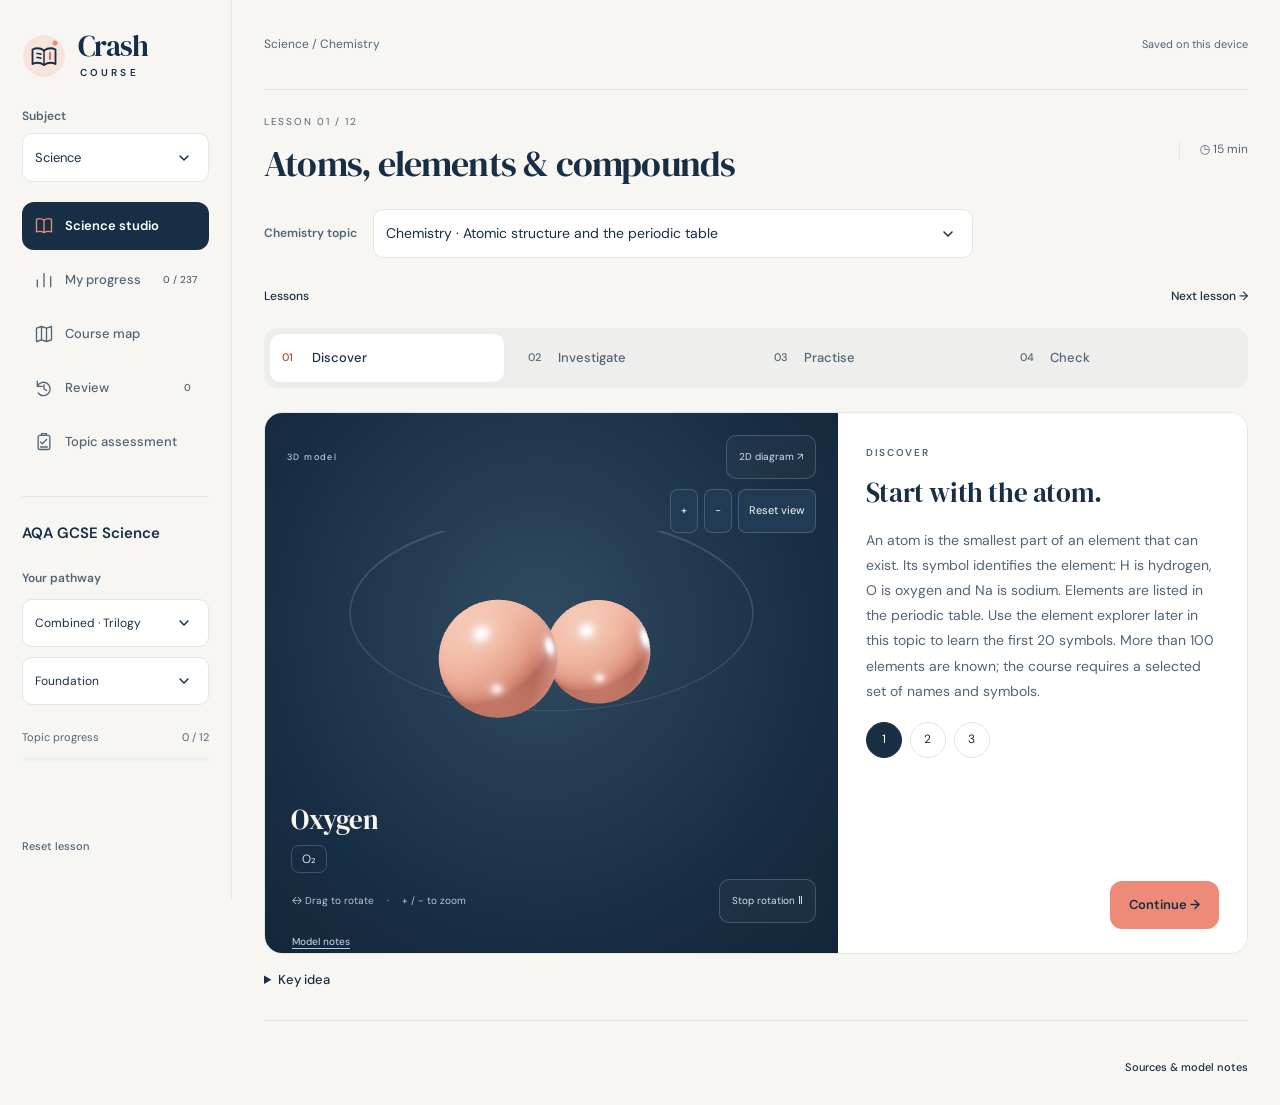
==== prototypes/crashcourse/index.html @ 0c5cb1b3 "Add interactive app gallery with twelve working prototypes Co-Authored-By: Claude Sonnet 5.5 <norepl" ====
<!doctype html><html lang="en"><head><meta charset="utf-8"><meta name="viewport" content="width=device-width,initial-scale=1"><meta name="theme-color" content="#f8f6f2"><title>Crash Course</title><link rel="stylesheet" href="style.css?v=20261023-mastery01"><link rel="stylesheet" href="family.css?v=20261023-mastery01"><link rel="stylesheet" href="maths/maths.css?v=20261023-mastery01"></head><body>
<aside class="sidebar"><a class="brand" href="./" aria-label="Crash Course home"><svg class="brand-mark" width="44" height="44" viewBox="0 0 44 44" fill="none" aria-hidden="true"><circle cx="22" cy="22" r="21" fill="#F5E5DC"/><path d="M10.5 15.5C14.5 13.5 18.5 14 22 16.5C25.5 14 29.5 13.5 33.5 15.5V30C29.5 28 25.5 28.5 22 31C18.5 28.5 14.5 28 10.5 30V15.5Z" stroke="#182E44" stroke-width="1.8" stroke-linecap="round" stroke-linejoin="round"/><path d="M22 16.5V31M15 19.5C16.5 19.3 17.5 19.6 19 20.3M15 23.5C16.5 23.3 17.5 23.6 19 24.3" stroke="#182E44" stroke-width="1.5" stroke-linecap="round"/><path d="M28 18.5V25" stroke="#CA715F" stroke-width="2" stroke-linecap="round"/><circle cx="33" cy="9" r="2.5" fill="#ED8B78"/></svg><span class="brand-wordmark"><span>Crash</span><span>Course</span></span></a><label class="subject-label" for="subject">Subject</label><select id="subject" class="subject-select"><option value="science">Science</option><option value="maths">Maths</option><option value="english-language">English Language</option><option value="english-literature">English Literature</option><option value="history">History</option><option value="geography">Geography</option></select><button class="nav active" id="lessonNav"><svg class="nav-icon" viewBox="0 0 24 24" fill="none" stroke="currentColor" stroke-width="1.6" stroke-linecap="round" stroke-linejoin="round" aria-hidden="true"><path d="M12 5C9 3 5 3 3 4v15c3-1 6-1 9 1 3-2 6-2 9-1V4c-2-1-6-1-9 1zM12 5v15"/></svg><span id="studioLabel">Science studio</span><span class="nav-count">01</span></button><button class="nav" id="progressButton"><svg class="nav-icon" viewBox="0 0 24 24" fill="none" stroke="currentColor" stroke-width="1.6" stroke-linecap="round" aria-hidden="true"><path d="M4 20V12M12 20V4M20 20V8"/></svg><span>My progress</span><small id="progressBadge">0 / 0</small></button><button class="nav" id="mapButton"><svg class="nav-icon" viewBox="0 0 24 24" fill="none" stroke="currentColor" stroke-width="1.6" stroke-linecap="round" stroke-linejoin="round" aria-hidden="true"><path d="M3 5l6-2 6 2 6-2v16l-6 2-6-2-6 2V5zM9 3v16M15 5v16"/></svg><span>Course map</span></button><button class="nav" id="reviewButton"><svg class="nav-icon" viewBox="0 0 24 24" fill="none" stroke="currentColor" stroke-width="1.6" stroke-linecap="round" stroke-linejoin="round" aria-hidden="true"><path d="M4 10a8 8 0 1 1 1 8M4 4v6h6M12 8v5l3 2"/></svg><span>Review</span><span id="reviewCount" class="nav-count">0</span></button><button class="nav" id="assessmentButton"><svg class="nav-icon" viewBox="0 0 24 24" fill="none" stroke="currentColor" stroke-width="1.6" stroke-linecap="round" stroke-linejoin="round" aria-hidden="true"><rect x="5" y="4" width="14" height="17" rx="2"/><path d="M9 4V2h6v2M8 12l2 2 5-5M8 18h8"/></svg><span>Topic assessment</span></button><div class="side-course"><h3 id="courseName">AQA GCSE Science</h3><label for="route">Your pathway</label><select id="route"><option value="combined">Combined · Trilogy</option><option value="separate">Separate sciences</option></select><select id="tier" aria-label="Tier"><option>Foundation</option><option>Higher</option></select><div class="progress-label"><span id="progressLabel">Topic progress</span><span id="sideProgress">0 / 4</span></div><div class="progress-track"><i id="progressFill"></i></div></div><div class="side-bottom"><button class="text-button" id="reset">Reset lesson</button></div></aside>
<main><header><div class="breadcrumb">Science <span>/</span> Chemistry <span>/</span> Atomic structure</div><span class="save-status" id="saveStatus">Saved on this device</span></header><div id="plannedSubject" hidden></div><div id="scienceContent"><section class="intro"><div><div class="eyebrow"><span id="studioName" hidden>ATOMIC STRUCTURE STUDIO</span> <span class="intro-number" id="lessonNumber">LESSON 01</span></div><h1></h1><p hidden></p></div><div class="lesson-meta" id="lessonMeta"><span>CHEMISTRY · FIRST PRINCIPLES</span><p>Atoms, elements<br>& compounds</p><div>◷ 15–20 min <span>•</span> Both tiers</div></div></section>
<div class="topic-toolbar"><label for="topic">Chemistry topic</label><select id="topic" class="lab-select"></select></div><div class="lesson-toolbar"><button class="text-button" id="lessonsButton">Lessons</button><span id="lessonStatus">Ready to explore</span><button class="text-button" id="nextLessonButton">Next lesson →</button></div><nav class="steps" aria-label="Lesson stages"><button data-stage="0" class="selected"><b>01</b> Discover <span hidden></span></button><button data-stage="1"><b>02</b> Investigate <span hidden></span></button><button data-stage="2"><b>03</b> Practise <span hidden></span></button><button data-stage="3"><b>04</b> Check <span hidden></span></button></nav>
<section class="workspace"><div class="scene-panel"><div class="scene-top"><span class="live-pill"><i></i> INTERACTIVE 3D</span><button id="viewToggle" class="scene-button">2D diagram ↗</button></div><div id="modelViewControls" class="model-view-controls" hidden><button id="zoomIn" aria-label="Zoom in">+</button><button id="zoomOut" aria-label="Zoom out">−</button><button id="resetView" aria-label="Reset model view">Reset view</button></div><div id="scene" tabindex="0" role="img" aria-label="Interactive particle model. Drag to rotate, use arrow keys to rotate, plus or minus to zoom."></div><div id="diagram" hidden></div><div class="scene-title"><span id="sceneKicker" hidden>ONE TYPE OF ATOM</span><h2 id="sceneName">Oxygen</h2><span id="sceneFormula">O₂</span></div><div class="scene-bottom"><span>↔ Drag to rotate <span class="separator">·</span> + / − to zoom</span><button class="scene-button" id="rotateToggle" aria-pressed="false">Stop rotation Ⅱ</button></div><button class="model-note text-button" id="modelNotesButton">Model notes</button></div>
<article class="activity"><div class="eyebrow" id="activityKicker">01 / EXPLORE</div><h2 id="activityTitle">A world made of atoms.</h2><div id="activityBody"></div><div id="feedback" role="status" aria-live="polite"></div><div class="activity-footer"><span id="stageHint">Explore at your own pace</span><button class="primary" id="continue">Continue <span>→</span></button></div></article></section>
<section class="below"><details class="lesson-summary"><summary>Key idea</summary><p id="bigIdea"></p></details><span class="spec" id="specRef" hidden></span></section></div><div id="mathsContent" hidden></div><footer><button class="text-button" id="sourceButton">Sources & model notes</button></footer></main>
<dialog id="modal"><button id="closeModal" aria-label="Close dialog">×</button><div id="modalBody"></div></dialog><script type="module" src="app.js?v=20261023-mastery01"></script></body></html>
---- prototypes/crashcourse/style.css ----
@import url('https://fonts.googleapis.com/css2?family=DM+Sans:wght@400;500;600;700&family=DM+Serif+Display:ital@0;1&display=swap');
:root{--ink:#18322f;--muted:#798580;--green:#315f4b;--paper:#f7f8f2;--line:#e3e7dd}*{box-sizing:border-box}body{margin:0;background:var(--paper);color:var(--ink);font-family:'DM Sans',sans-serif;font-size:14px}button,select{font:inherit}button{cursor:pointer}button:focus-visible,select:focus-visible,a:focus-visible,#scene:focus-visible{outline:3px solid #83b89b;outline-offset:4px}button{transition:background .2s,transform .2s}button:active{transform:translateY(1px)}.sidebar{width:235px;position:fixed;inset:0 auto 0 0;padding:37px 24px;border-right:1px solid var(--line);display:flex;flex-direction:column;background:#f0f3eb}.brand{font-family:Manrope,sans-serif;font-size:33px;font-weight:800;text-decoration:none;color:var(--ink);letter-spacing:-2px;display:flex;gap:9px;align-items:center}.brand-icon{font-size:36px;font-weight:400;transform:rotate(-25deg);display:inline-block}.brand-dot{color:#7b9e73;margin-left:-8px}.course-label{font-size:9px;letter-spacing:1.6px;color:#819083;margin:53px 0 17px}.nav{display:flex;width:100%;align-items:center;gap:12px;border:0;background:none;padding:15px 13px;text-align:left;color:#6e7e73;border-radius:8px;margin-bottom:5px}.nav.active{background:#e0e8d9;color:#234c38;font-weight:600}.nav-count{font-size:10px;margin-left:auto}.side-course{border-top:1px solid #dbe2d4;margin-top:35px;padding-top:28px}.eyebrow{font-size:10px;letter-spacing:1.7px;font-weight:700;color:#74836f}.side-course h3{font-size:15px;margin:12px 0 20px}.side-course label{font-size:11px;color:#7b8878}.side-course select{width:100%;border:1px solid #d7dfcf;background:transparent;color:#425c45;padding:9px 7px;border-radius:6px;margin-top:8px;font-size:11px}.progress-label{display:flex;justify-content:space-between;font-size:10px;color:#778472;margin:24px 0 10px}.progress-track{height:4px;background:#dce4d5;border-radius:3px;overflow:hidden}.progress-track i{display:block;height:100%;background:#658961;width:0;transition:width .4s}.side-bottom{margin-top:auto;padding-top:30px;color:#8b9686;font-size:12px;line-height:1.8}.small-orbit{font-size:30px;color:#9ba98c}.text-button{border:0;background:none;padding:0;color:#7c8979;font-size:11px;text-align:left}main{margin-left:235px;padding:0 46px;max-width:1700px}header{height:87px;display:flex;justify-content:space-between;align-items:center;border-bottom:1px solid var(--line);font-size:11px;color:#79857a}.breadcrumb span{margin:0 12px;color:#b5bdb0}.save-status{font-size:10px;color:#8a9685}.intro{display:flex;align-items:center;justify-content:space-between;padding:38px 0 30px}.intro .eyebrow{display:flex;align-items:center;gap:9px;color:#46684b}.green-dot{height:6px;width:6px;background:#718c55;border-radius:50%}.intro-number{font-weight:400;color:#9ca58f;border-left:1px solid #cbd4c0;margin-left:6px;padding-left:14px;font-size:9px}h1{font-family:Manrope,sans-serif;letter-spacing:-2.6px;font-size:48px;font-weight:500;line-height:1.14;margin:20px 0 16px}h1 em{font-style:normal;color:#7d9165}.intro p{font-size:12px;line-height:1.8;color:#7a877b;margin:0}.lesson-meta{border-left:1px solid #dce3d3;padding:0 0 0 27px;margin-right:12px}.lesson-meta>span{font-size:8px;letter-spacing:1.3px;color:#87937d}.lesson-meta p{font-family:Manrope;font-size:20px;color:#3b513c;line-height:1.4;margin:12px 0 17px;letter-spacing:-.5px}.lesson-meta>div{font-size:10px;color:#87917f}.lesson-meta>div span{padding:0 10px}.steps{display:grid;grid-template-columns:repeat(4,1fr);border-bottom:1px solid #d9e1d2;margin-bottom:25px;gap:15px}.steps button{border:0;border-bottom:2px solid transparent;background:none;display:grid;grid-template-columns:25px 1fr;align-items:center;text-align:left;padding:12px 4px 16px;color:#91a087;font-size:12px}.steps b{font-size:10px;font-weight:400;grid-row:span 2}.steps button span{font-size:9px;color:#99a28f;margin-top:5px}.steps .selected{border-color:#36583e;color:#234b35}.steps .done b{color:#527441}.workspace{display:grid;grid-template-columns:minmax(0,1.55fr) minmax(300px,1fr);gap:0;border:1px solid #e0e5d9;border-radius:13px;overflow:hidden;background:#fff}.scene-panel{position:relative;min-height:465px;background:radial-gradient(ellipse at 48% 42%,#29433d,#142622 60%,#11211e);color:white;overflow:hidden}#scene{position:absolute;inset:0}#scene canvas{width:100%;height:100%;display:block}.scene-top{position:absolute;z-index:2;top:22px;left:22px;right:22px;display:flex;justify-content:space-between;align-items:center}.live-pill{font-size:8px;letter-spacing:1.4px;display:flex;align-items:center;gap:8px;color:#a7bbb0}.live-pill i{width:4px;height:4px;border-radius:50%;background:#aacb97}.scene-button{font-size:9px;background:#ffffff08;border:1px solid #ffffff17;color:#a6bbb0;padding:8px 10px;border-radius:5px}.scene-title{position:absolute;bottom:70px;left:27px;pointer-events:none}.scene-title>span:first-child{font-size:8px;letter-spacing:2px;color:#8aa698}.scene-title h2{font-family:Manrope;font-size:25px;font-weight:400;letter-spacing:-.7px;margin:9px 0 0}.scene-title #sceneFormula{position:absolute;bottom:4px;left:calc(100% + 18px);font-size:16px;color:#a1ba9e;border:1px solid #6b857b55;padding:4px 10px;border-radius:6px;white-space:nowrap}.scene-bottom{position:absolute;bottom:28px;left:27px;right:22px;display:flex;justify-content:space-between;align-items:center;font-size:9px;color:#7e9c8f}.separator{padding:0 10px}.model-note{position:absolute;bottom:8px;left:27px;font-size:7px;color:#779083}.activity{padding:30px 28px 22px;display:flex;flex-direction:column;min-height:465px}.activity .eyebrow{font-size:8px}.activity h2{font-family:Manrope;font-size:23px;line-height:1.35;letter-spacing:-.7px;font-weight:600;margin:17px 0 14px}.activity p{font-size:12px;line-height:1.85;color:#7d887a;margin:0 0 17px}.activity strong{color:#3d5a3f;font-weight:600}.particle-select{display:grid;grid-template-columns:repeat(3,1fr);gap:7px;margin:20px 0}.particle-select button{padding:13px 4px;border:1px solid #e0e6da;border-radius:8px;background:#fff;color:#6b7d62;font-size:10px}.particle-select button b{font-family:Manrope;display:block;font-size:20px;margin-bottom:6px;font-weight:500}.particle-select .chosen{background:#f0f4e8;border-color:#a8bb8b;color:#365632}.callout{background:#f5f7ef;border-radius:8px;padding:13px 14px;border-left:2px solid #bbc99c;font-size:11px;line-height:1.7;color:#79866b}.callout b{display:block;color:#586d48;font-weight:500;margin-bottom:3px}.activity-footer{display:flex;align-items:center;justify-content:space-between;gap:10px;margin-top:auto;padding-top:22px}.activity-footer>span{font-size:9px;color:#98a18f}.primary{background:#294c35;color:#f5f7ef;border:0;border-radius:7px;font-size:11px;padding:12px 17px;white-space:nowrap}.primary span{margin-left:19px}.primary:hover{background:#3d6448}.below{display:grid;grid-template-columns:1fr 1fr;gap:30px;padding:25px 0 24px;border-bottom:1px solid var(--line)}.below .eyebrow{font-size:8px}.below p{font-size:11px;color:#7c8774;line-height:1.8;margin:8px 0 0}.objective{display:flex;align-items:center;gap:13px}.objective-icon{font-size:27px;color:#839872}.objective b{font-size:11px;font-weight:500}.objective p{font-size:9px;margin-top:4px}.spec{margin-left:auto;font-size:8px;white-space:nowrap;padding:6px 8px;border:1px solid #dce3d2;border-radius:4px;color:#8b987d}footer{display:flex;justify-content:space-between;padding:20px 0 25px;font-size:9px;color:#a1aa96}footer .text-button{font-size:9px}.choices{display:grid;gap:7px}.choice{border:1px solid #dee5d7;background:#fff;border-radius:7px;padding:11px 13px;text-align:left;color:#617457;font-size:11px}.choice:hover{background:#f1f5ea}.choice.selected{border-color:#799565;background:#eef4e4}.build-controls{display:flex;gap:7px;flex-wrap:wrap;margin:15px 0}.build-controls button{border:1px solid #dce5d4;background:#f7f9f1;border-radius:6px;padding:9px 12px;font-size:11px;color:#536b48}.counter{font-family:Manrope;font-size:19px;color:#4c6741;margin:13px 0}.secondary{padding:9px 13px;border:1px solid #cbd8be;border-radius:6px;background:white;color:#526b44;font-size:11px;margin-top:12px}#feedback{font-size:11px;line-height:1.7;border-radius:6px;margin-top:14px}#feedback:not(:empty){padding:10px 12px;background:#edf3e6;color:#456439}#feedback.error{background:#faf0e4;color:#91673b}dialog{max-width:720px;width:90%;border:1px solid #d8e2cf;border-radius:15px;padding:35px;color:var(--ink);background:#f8faf3;max-height:85vh}dialog::backdrop{background:#0a2015aa;backdrop-filter:blur(5px)}dialog h2{font-family:Manrope;font-size:28px;letter-spacing:-1px}dialog p,dialog li{font-size:13px;line-height:1.8;color:#697a60}#closeModal{position:absolute;right:15px;top:12px;background:none;border:0;font-size:25px;color:#718265}.map-grid{display:grid;grid-template-columns:repeat(3,1fr);gap:16px}.map-grid h3{font-size:14px}.map-grid p{font-size:11px}.coming{font-size:9px;color:#9da88e}.review-card{background:#e9f0df;border-radius:8px;padding:14px;margin-top:12px}#diagram{position:absolute;inset:70px 25px 140px;align-items:center;justify-content:center;gap:20px;flex-wrap:wrap}#diagram:not([hidden]){display:flex}.diagram-molecule{display:flex;align-items:center}.diagram-atom{display:grid;place-items:center;width:43px;height:43px;border:2px solid #d0dfc0;border-radius:50%;background:#779666;color:#fff;font-size:13px}.diagram-atom.oxygen{background:#c07e5c;border-color:#f3c39c}.diagram-atom.carbon{background:#647d79;border-color:#aac2bc}.diagram-bond{width:17px;height:2px;background:#bdc8b1}.legend{font-size:9px;color:#8fa589;text-align:center;width:100%}@media(min-width:1500px){main{padding-left:65px;padding-right:65px}.scene-panel,.activity{min-height:520px}h1{font-size:57px}.activity{padding:36px}}@media(max-width:1100px){.sidebar{width:190px;padding:28px 17px}main{margin-left:190px;padding:0 25px}.lesson-meta{display:none}.workspace{grid-template-columns:1.2fr 1fr}.activity{padding:24px 20px}.scene-bottom{font-size:8px}.scene-bottom .separator{padding:0 4px}.objective .spec{display:none}h1{font-size:44px}}@media(max-width:800px){.sidebar{position:static;width:auto;height:auto;padding:15px 22px;flex-direction:row;align-items:center;gap:20px;border-right:0;border-bottom:1px solid var(--line)}.brand{font-size:25px}.brand-icon{font-size:28px}.course-label,.side-course,.side-bottom,.nav-count{display:none}.nav{width:auto;margin:0;font-size:11px;padding:9px}.sidebar .nav:first-of-type{margin-left:auto}main{margin:0;padding:0 20px}header{height:60px}.save-status{display:none}.intro{padding-top:25px}h1{font-size:40px}.workspace{grid-template-columns:1fr}.scene-panel{min-height:390px}.activity{min-height:400px}.steps{gap:6px}.steps button{font-size:11px;grid-template-columns:20px 1fr}.steps button span{font-size:8px}.below{grid-template-columns:1fr;gap:18px}.map-grid{grid-template-columns:1fr}.breadcrumb{font-size:10px}.breadcrumb span{margin:0 8px}.intro p{font-size:11px}}@media(prefers-reduced-motion:reduce){*{scroll-behavior:auto!important;transition:none!important}}

/* Crash Course identity: a geometric double-C mark and compact wordmark. */
.brand{display:inline-flex;align-items:center;gap:12px;padding:0;width:fit-content;letter-spacing:0;text-decoration:none}
.brand-mark{display:block;flex:none;width:44px;height:44px}
.brand-wordmark{display:flex;flex-direction:column;gap:1px;font-family:Manrope,sans-serif;font-size:23px;line-height:1;letter-spacing:-.9px;font-weight:800;color:#18392e}
.brand-wordmark>span:last-child{font-weight:600;letter-spacing:-.8px}
@media(max-width:1100px){.brand{gap:10px}.brand-mark{width:38px;height:38px}.brand-wordmark{font-size:21px}}
@media(max-width:800px){.brand{gap:9px}.brand-mark{width:34px;height:34px}.brand-wordmark{font-size:18px;letter-spacing:-.6px}.brand-wordmark>span:last-child{letter-spacing:-.6px}.sidebar{flex-wrap:wrap}.side-course{display:flex;gap:8px;flex-basis:100%;padding:0;margin:0;border:0}.side-course>:not(select){display:none}.side-course select{width:50%;margin:0}}
/* Topic learning shell */
[hidden]{display:none!important}.sidebar{overflow-y:auto}.course-label{margin-top:34px}.subject-label{font-size:10px;color:#7c8c75;margin-bottom:7px}.subject-select{width:100%;border:1px solid #d6dfcd;border-radius:6px;padding:10px;background:#f8faf3;color:#294c35;margin-bottom:18px;font-size:12px}.side-course{margin-top:20px;padding-top:20px}.side-bottom{padding-top:20px}.side-bottom p{font-size:10px}.nav{padding:11px 12px}.intro h1{font-size:36px;letter-spacing:-1.5px;max-width:680px}.intro h1 em{font-size:32px;display:inline-block;line-height:1.25}.intro{padding:27px 0 23px}.intro p{font-size:12px}.lesson-meta{max-width:210px;min-width:165px}.lesson-meta p{font-size:17px}.lesson-toolbar{display:flex;align-items:center;justify-content:space-between;gap:12px;padding:8px 0 14px}.lesson-toolbar .text-button{color:#43653d;font-size:11px}.lesson-toolbar>span{font-size:10px;color:#7a8b70}.activity{min-height:490px}.scene-panel{min-height:490px}.activity h2{font-size:22px}.activity p{font-size:13px;color:#64735f;line-height:1.8}.activity button:disabled{cursor:default;opacity:.75}.activity .selected:disabled{opacity:1}.activity .micro-note{font-size:10px;color:#8a9780}.reading-dots{display:flex;gap:8px;margin:17px 0}.reading-dots button{width:28px;height:28px;border-radius:50%;border:1px solid #dce5d1;background:transparent;color:#829571;font-size:11px}.reading-dots .current{background:#294c35;color:white;border-color:#294c35}.field-label{display:block;font-size:11px;color:#657a57;margin:13px 0 6px}.lab-select,.lab-input{display:block;width:100%;background:#f7f9f1;border:1px solid #d7e1ce;border-radius:5px;padding:9px;color:#294c35;font:inherit;font-size:12px}.lab-select{margin-bottom:8px}.coefficient-row,.shell-inputs{display:flex;align-items:center;gap:8px;margin:18px 0}.coefficient-row label{display:flex;flex-direction:column;gap:6px;text-align:center;color:#365a3b;font-size:15px;flex:1}.coefficient-row input{width:100%;padding:8px;border:1px solid #d7e1ce;border-radius:5px;color:#294c35;font:inherit}.shell-inputs label{width:25%;font-size:10px;color:#6d7f60}.shell-inputs input{margin-top:6px}input[type=range]{width:100%;accent-color:#486b3c;margin:14px 0}#diagram{inset:65px 22px 132px;gap:12px}.lab-svg{width:100%;height:100%;max-height:310px}.shell-diagram{width:100%;height:100%}.diagram-card{color:#d8e3cc;text-align:left;width:100%;padding:8px 12px;max-width:390px}.diagram-card .eyebrow{color:#9ebc97;font-size:9px}.diagram-card p{font-size:14px;line-height:1.7;border-bottom:1px solid #77937d30;padding-bottom:10px;margin:14px 0}.diagram-caption{font-size:9px;color:#9eb29b;text-align:center;width:100%;line-height:1.6;margin:4px 0}.abundance-bar,.reactivity-track{width:85%;height:13px;background:#b9846555;border-radius:4px;overflow:hidden}.abundance-bar i,.reactivity-track i{display:block;height:100%;background:#d6e9a8;transition:width .3s}.periodic-grid{display:grid;grid-template-columns:repeat(8,minmax(0,1fr));grid-template-rows:18px repeat(4,48px);gap:5px;width:100%;max-width:470px}.group-label{font-size:10px;text-align:center;color:#a4b59b}.element-tile{padding:3px;border-radius:5px;border:1px solid #8da38b55;background:#64857033;color:#d9e5d0;text-align:left}.element-tile small{font-size:8px;display:block}.element-tile b{font-size:16px;font-weight:500;display:block;text-align:center}.element-tile.noble{background:#9ba97a33}.element-tile.alkali{background:#b9846544}.element-tile:hover{border-color:#d6e9a8;background:#64857077}.recall-visual{text-align:center;width:100%;color:#c9ddbd}.recall-visual>span:first-child{font-size:75px;color:#91ad7f}.recall-visual h3{font-family:Manrope;font-size:24px;font-weight:500;margin:18px 0}.recall-visual p{font-size:12px;line-height:1.9;color:#8fa78c}.recall-count{font-size:12px;display:block;margin:20px}.lesson-list{display:grid;gap:6px;margin-top:20px}.lesson-row{display:flex;align-items:center;gap:14px;padding:14px;text-align:left;background:white;border:1px solid #dce5d3;border-radius:8px;color:#2a4930}.lesson-row-number{font-size:12px;color:#789363;width:23px;flex:none}.lesson-row>span:nth-child(2){flex:1}.lesson-row b{font-size:13px;font-weight:500;display:block}.lesson-row small{font-size:10px;display:block;color:#8a987d;margin-top:5px}.lesson-row:hover{background:#edf3e5}.modal-actions{display:flex;flex-wrap:wrap;gap:10px;margin-top:24px;align-items:center}.modal-actions .secondary{margin:0}.result-row{border-bottom:1px solid #dde5d3;padding:13px 0}.result-row summary{font-size:12px;cursor:pointer;line-height:1.7}.result-row p{font-size:12px}.right{color:#4b7942}.wrong{color:#b2763e}.subject-grid{display:grid;grid-template-columns:1fr 1fr;gap:12px}.subject-card{display:flex;flex-direction:column;gap:10px;text-align:left;padding:20px;border:1px solid #d5e0ca;border-radius:8px;background:white;color:#345538}.subject-card b{font-family:Manrope;font-size:18px}.subject-card span{font-size:11px;color:#7b8b6e}.subject-card small{font-size:9px;color:#91a180}.subject-card.selected{background:#e9f0df;border-color:#8ca66e}#plannedSubject{padding:70px 0;max-width:650px}#plannedSubject h1{font-size:45px}#plannedSubject p{line-height:1.9;color:#7c8c72;margin:25px 0}#plannedSubject .secondary{margin-left:10px}#scene{touch-action:pan-y}.below p{font-size:12px;color:#697b5c}.scene-title h2{font-size:23px}.scene-title #sceneFormula{font-size:11px;max-width:210px;white-space:normal}.scene-title{max-width:60%}.scene-title #sceneFormula{position:static;display:inline-block;margin-top:9px}.scene-title{bottom:73px}.model-note{font-size:8px;right:22px}.activity-footer>span{font-size:10px}.side-course>select[hidden]{display:none!important}@media(max-width:1100px){.intro h1{font-size:30px}.intro h1 em{font-size:28px}.scene-title h2{font-size:20px}.periodic-grid{gap:3px}.element-tile b{font-size:13px}.activity{padding:24px 19px}}@media(max-width:800px){.sidebar{gap:10px}.sidebar .brand{margin-right:auto}.subject-label{display:none}.subject-select{width:130px;margin:0;padding:7px;font-size:10px}.course-label{display:none}.sidebar .nav{padding:7px;font-size:10px}.sidebar .nav:first-of-type{margin:0}.sidebar .side-course{margin-top:4px}.side-bottom{display:none}.intro h1{font-size:30px}.intro h1 em{font-size:27px}.lesson-toolbar{flex-wrap:wrap}.lesson-toolbar>span{order:3;width:100%}.activity{min-height:450px}.scene-panel{min-height:430px}.periodic-grid{grid-template-rows:18px repeat(4,44px);max-width:400px}.subject-grid{grid-template-columns:1fr}#plannedSubject{padding:35px 0}#plannedSubject h1{font-size:34px}.scene-title{max-width:80%}}

@media(max-width:800px){#diagram{gap:6px}.periodic-grid{grid-template-rows:16px repeat(4,38px);gap:4px}.diagram-caption{font-size:8px;margin:0;line-height:1.5}.scene-title h2{font-size:21px}.side-course select{width:calc(50% - 4px)}}

.topic-toolbar{display:flex;gap:16px;align-items:center;padding-bottom:12px}.topic-toolbar label{font-size:11px;color:#718368;white-space:nowrap}.topic-toolbar select{max-width:540px;margin:0}.subject-card small{line-height:1.7}#numericAnswer{margin:12px 0;max-width:220px}@media(max-width:800px){.topic-toolbar{display:block}.topic-toolbar label{display:block;margin-bottom:6px}.topic-toolbar select{font-size:11px}}

.prerequisites{display:flex;gap:8px;flex-wrap:wrap;font-size:10px;color:#819174;margin-bottom:16px}.prerequisites .text-button{font-size:10px;color:#43653d;text-decoration:underline;text-underline-offset:3px}

.ionic-transfer-diagram text{font-size:14px}
/* Reserve a separate band for the scene caption, including on phones. */
#diagram{bottom:200px}
@media(max-width:800px){.scene-panel{min-height:520px}}

.diagram-inputs{display:grid;grid-template-columns:repeat(2,minmax(0,1fr));gap:10px;margin:16px 0}.diagram-inputs label{font-size:12px;color:var(--muted)}.diagram-inputs input{width:100%;margin-top:5px;box-sizing:border-box}
.science-data{width:100%;border-collapse:collapse;margin:20px 0;font-size:13px}.science-data caption{text-align:left;font-size:12px;margin-bottom:10px;line-height:1.6}.science-data th,.science-data td{padding:9px 7px;text-align:left;border-bottom:1px solid #dce3d5}.science-data th{font-weight:600}
/* Inset the chevron consistently while preserving native select semantics. */
.sidebar select{appearance:none;-webkit-appearance:none;background-image:url("data:image/svg+xml,%3Csvg xmlns='http://www.w3.org/2000/svg' width='12' height='12' viewBox='0 0 12 12'%3E%3Cpath d='M2 4l4 4 4-4' fill='none' stroke='%23425c45' stroke-width='1.2' stroke-linecap='round' stroke-linejoin='round'/%3E%3C/svg%3E");background-repeat:no-repeat;background-position:right 14px center;padding-right:36px}

.inventory-board{width:100%;max-width:380px;color:#dce9d3;padding:12px}.inventory-row{padding:12px 0;border-bottom:1px solid #87a18b40}.inventory-row>span{font-size:14px;display:block}.inventory-row small{font-size:11px;display:block;margin-top:8px;color:#b3c9ad}.inventory-track{height:9px;background:#78978630;border-radius:6px;margin-top:9px;overflow:hidden}.inventory-track i{display:block;height:100%;background:#c4dca5;border-radius:6px}.inventory-outcome{font-size:16px;line-height:1.6;margin:18px 0 8px}.stoich-fields{display:grid;grid-template-columns:repeat(3,minmax(0,1fr));gap:8px}.stoich-fields .field-label{font-size:10px}.stoich-fields input{padding:8px}

.efficiency-bar{height:24px;border-radius:7px;background:#597364;overflow:hidden;margin:16px 0}.efficiency-bar i{display:block;height:100%;background:#d6e9a8}

.ph-colour{height:90px;border-radius:10px;display:flex;flex-direction:column;align-items:center;justify-content:center;gap:6px;color:#14291e;margin:18px 0}.ph-colour b{font-size:24px}.ph-colour span{font-size:12px}.ph-gradient{height:14px;position:relative;background:linear-gradient(to right,#e47568,#dfa05d,#d7cd69,#79ac80,#759ebb,#a58ac4);border-radius:5px;margin:20px 8px 10px}.ph-gradient i{position:absolute;top:-5px;height:24px;width:3px;background:white;transform:translateX(-50%)}.ph-labels{display:flex;justify-content:space-between;font-size:10px;color:#c5d6bc}

.titre-check{display:flex;align-items:center;gap:8px;font-size:12px;margin:12px 0;color:#466340}.acid-particles{display:grid;grid-template-columns:repeat(6,1fr);gap:9px;margin:20px 0}.acid-particles span{display:grid;place-items:center;aspect-ratio:1;border-radius:50%;font-size:12px;background:#aac5d2;color:#13322e}.acid-particles .molecule{background:#d7b788}.acid-particles .ion{border:2px solid #e1ecd3}

/* Model audit: separate the model, caption and controls into stable bands. */
#scene{inset:65px 22px 200px;touch-action:none}
#diagram{display:flex;flex-direction:column;flex-wrap:nowrap;justify-content:center;gap:8px}
#diagram>.lab-svg,#diagram>.shell-diagram{flex:1;min-height:0;height:auto;width:100%}
#diagram>.diagram-caption{flex:none;margin:0}
.periodic-grid{flex-shrink:1;min-height:0;grid-template-rows:18px repeat(4,minmax(25px,1fr));height:100%;max-height:230px}
.model-view-controls{position:absolute;top:60px;right:22px;display:flex;gap:6px;z-index:2}
.model-view-controls button{border:1px solid #79948a66;background:#203c33;color:#dce9d3;border-radius:6px;padding:7px 10px;font:inherit;font-size:10px;cursor:pointer;min-height:32px}
.model-view-controls button:focus-visible,.scene-bottom button:focus-visible{outline:2px solid #e1c48e;outline-offset:3px}
.scene-panel .live-pill{max-width:45%}
@media(max-width:800px){.model-view-controls button{min-height:40px}.model-view-controls{top:59px;right:15px}.periodic-grid{max-height:220px}.diagram-card p{font-size:12px;margin:8px 0;padding-bottom:7px}.inventory-row{padding:8px 0}.inventory-row>span{font-size:12px}.inventory-outcome{font-size:14px;margin:12px 0 6px}}

/* Process films: separate playback from inspecting the 3D structure. */
.scene-top{gap:8px;flex-wrap:wrap}.process-open{margin-left:auto}.process-open[hidden]{display:none!important}
#processMovie{width:min(840px,calc(100vw - 32px));max-height:calc(100dvh - 32px);overflow:auto;padding:28px;border:1px solid var(--border,#deded7);border-radius:22px;background:#f8f6f2;color:#182e44;box-sizing:border-box}
#processMovie::backdrop{background:#10283cbb}.movie-heading{display:flex;gap:16px;justify-content:space-between;align-items:flex-start}.movie-heading h2{font-size:28px;margin:8px 0}.movie-heading small{font-size:10px;letter-spacing:.15em}.movie-context,#movieLimit{font-size:13px;line-height:1.6}.movie-heading button{flex-shrink:0}
#movieArt{background:radial-gradient(at 30% 20%,#294960,#182e44);border-radius:16px;padding:12px;margin-top:18px;overflow:hidden}#movieArt svg{display:block;width:100%;height:auto;max-height:380px;font-family:inherit}#movieCaption{min-height:3em;line-height:1.6;font-size:16px}#movieScrub{width:100%;accent-color:#ed8b78;margin:12px 0 20px}.movie-controls{display:flex;align-items:center;flex-wrap:wrap;gap:10px}.movie-controls button{min-height:44px}.movie-controls label{display:flex;align-items:center;gap:8px;font-size:13px}.movie-controls select{width:auto;padding:10px 28px 10px 12px}.movie-loop input{width:18px;height:18px;accent-color:#ed8b78}#movieLimit{border-top:1px solid #deded7;padding-top:16px}#processMovie details{font-size:14px;line-height:1.7}#processMovie li{margin:8px 0}
@media(max-width:600px){#processMovie{padding:18px}.movie-heading h2{font-size:24px}#movieArt{padding:4px}.scene-top .process-open{font-size:11px}.movie-controls{gap:8px}#movieCaption{min-height:5em}}

#diagram:has(.resp-diagram),#diagram:has(.resp-data){bottom:max(var(--caption-space,250px),190px)}
.scene-panel:has(#diagram .resp-diagram){min-height:780px}.scene-panel:has(#diagram .resp-data){min-height:850px}
@media(max-width:600px){.scene-panel:has(#diagram .resp-diagram){min-height:720px}}

#diagram:has(.neural-diagram),#diagram:has(.neural-data){bottom:max(var(--caption-space,250px),190px)}
.scene-panel:has(#diagram .neural-diagram){min-height:790px}.scene-panel:has(#diagram .neural-data){min-height:850px}
@media(max-width:600px){.scene-panel:has(#diagram .neural-diagram){min-height:730px}}

/* Process explanations are the inline default; investigations retain their own state. */
.scene-panel.process-view{min-height:0!important}
.scene-panel.process-view>#scene,.scene-panel.process-view>#diagram,.scene-panel.process-view>.scene-title,.scene-panel.process-view>.scene-bottom,.scene-panel.process-view>#modelViewControls,.scene-panel.process-view>.model-note{display:none!important}
.scene-panel.process-view #viewToggle,.scene-panel.process-view .scene-top>.live-pill:not(#processLabel){display:none!important}
#processLabel[hidden],#processMovie[hidden]{display:none!important}
#processMovie{position:relative;width:100%;max-height:none;overflow:visible;box-sizing:border-box;margin:0;padding:88px 26px 28px;border:0;border-radius:0;background:transparent;color:#f8f6f2;box-shadow:none}
#processMovie .movie-heading h2{color:#f8f6f2;font-size:27px;line-height:1.2;margin:8px 0}#processMovie .movie-heading small{color:#c5d6db}
#processMovie .movie-context{color:#c1d1db;font-size:12px;line-height:1.5;margin:8px 0 4px}#processMovie #movieArt{background:#ffffff04;padding:8px;margin:14px 0;border:1px solid #c3d4dd20;border-radius:14px}#processMovie #movieArt svg{max-height:350px}
#processMovie #movieCaption{min-height:4.8em;font-size:15px;color:#f8f6f2}#processMovie #movieScrub{margin:12px 0 18px}#processMovie .movie-controls{gap:8px}#processMovie .movie-controls .secondary{background:#ffffff0b;color:#f8f6f2;border:1px solid #c5d7e23d;padding:10px 12px}#processMovie .movie-controls label{color:#d5e0e6}#processMovie .movie-controls select{background:#223f55;color:#f8f6f2;border-color:#c5d7e23d;min-width:78px}#processMovie #movieLimit{border-top-color:#c5d7e233;color:#c4d5df;font-size:12px}#processMovie details{margin-top:20px;color:#cedde5}#processMovie details summary{cursor:pointer}#movieMotionNote{font-size:12px;color:#e8d0b5}#movieMotionNote[hidden]{display:none}
@media(max-width:600px){#processMovie{padding:85px 20px 24px}#processMovie .movie-heading h2{font-size:25px}#processMovie #movieCaption{min-height:6em}.scene-top .process-open{font-size:11px}}

.eco2-input-grid{display:grid;grid-template-columns:repeat(2,minmax(0,1fr));gap:12px}.eco2-input-grid label{min-width:0;font-size:13px}.eco2-input-grid input{box-sizing:border-box;width:100%}

.flow-pause {font-size: .8rem; margin-inline-start: auto; padding: .5rem;}
---- prototypes/crashcourse/family.css ----
/* Crash Course · Together family system v1.0
   Shared identity, adapted to a two-pane learning workspace.
   Scientific particle and indicator colours remain meaningful model data. */
:root{--navy:#182e44;--coral:#ed8b78;--cream:#f8f6f2;--muted:#71808c;--line:#e6e5df;--white:#fff;--outer:#e4e8eb;--warm:#ca715f;--subtle:#526575;--serif:'DM Serif Display',Georgia,serif;--sans:'DM Sans',system-ui,sans-serif;--ink:var(--navy);--paper:var(--cream);--green:var(--navy);--ease:cubic-bezier(.22,1,.36,1)}
body{background:var(--cream);color:var(--navy);font-family:var(--sans);font-size:15px;line-height:1.6}
button,input,select{font-family:var(--sans)}
button,a,input,select,summary{ -webkit-tap-highlight-color:transparent }
button:focus-visible,select:focus-visible,a:focus-visible,input:focus-visible,summary:focus-visible,#scene:focus-visible{outline:3px solid var(--coral);outline-offset:3px}
.sidebar{width:232px;padding:32px 22px;background:var(--cream);border-right:1px solid var(--line)}
.brand{gap:11px;align-items:center}.brand-mark{width:42px;height:42px}.brand-wordmark{font-family:var(--serif);font-size:29px;line-height:.95;letter-spacing:-1.2px;font-weight:400;color:var(--navy);gap:2px}.brand-wordmark>span:last-child{font-weight:400;letter-spacing:-1.2px}.brand-wordmark>span:last-child:after{content:'.';color:var(--coral)}
.course-label{color:var(--subtle);margin-top:36px;font-size:10px;font-weight:500;letter-spacing:1.7px}.subject-label,.side-course label{font-size:12px;font-weight:600;color:var(--subtle)}
.nav{min-height:48px;padding:12px;gap:11px;border-radius:12px;color:var(--subtle);font-size:13px;font-weight:500;margin-bottom:6px;line-height:1.35}.nav.active{background:var(--navy);color:white;font-weight:600}.nav-count{color:inherit;font-size:10px;min-width:20px;text-align:center}.nav.active .nav-count{background:#ffffff16;border-radius:6px;padding:3px}.nav-icon{width:20px;height:20px;flex:none;display:block}.nav.active .nav-icon{color:var(--coral)}
.side-course{border-color:var(--line);margin-top:24px;padding-top:24px}.side-course h3{font-family:var(--sans);font-size:15px;font-weight:600;color:var(--navy);margin:12px 0 20px}.eyebrow{color:var(--subtle);font-size:10px;font-weight:600;letter-spacing:1.7px}.side-bottom{color:var(--subtle);line-height:1.8}.side-bottom>.nav-icon{width:26px;height:26px;color:var(--warm);margin-bottom:16px}.side-bottom p{font-size:12px}.side-bottom .text-button{font-size:11px;color:var(--subtle);min-height:44px}
.subject-select,.side-course select,.lab-select,.lab-input,.coefficient-row input{background:white;border:1px solid var(--line);border-radius:10px;color:var(--navy);padding:12px;min-height:49px;font-size:16px;line-height:1.4}
.subject-select{font-size:13px;margin-bottom:20px}.side-course select{font-size:12px;margin-top:10px;min-height:48px}.sidebar select,.lab-select{appearance:none;-webkit-appearance:none;background-image:url("data:image/svg+xml,%3Csvg xmlns='http://www.w3.org/2000/svg' width='12' height='12' viewBox='0 0 12 12'%3E%3Cpath d='M2 4l4 4 4-4' fill='none' stroke='%23182e44' stroke-width='1.5' stroke-linecap='round' stroke-linejoin='round'/%3E%3C/svg%3E");background-repeat:no-repeat;background-position:right 18px center;padding-right:44px}
.lab-select{font-size:14px}.lab-input{font-size:16px}.field-label,.diagram-inputs label,.shell-inputs label{font-size:12px;color:var(--subtle);font-weight:600}.lab-input:focus,.lab-select:focus,.subject-select:focus,.side-course select:focus{border-color:#f0b4a6;box-shadow:0 0 0 3px #f0b4a633}
.progress-label{color:var(--subtle);font-size:11px}.progress-track{height:5px;background:#eef2f3;border-radius:4px}.progress-track i{background:var(--coral)}
main{margin-left:232px;padding:0 32px;max-width:1700px}header{min-height:90px;height:auto;padding:16px 0;border-color:var(--line);color:var(--subtle);font-size:12px;gap:20px}.breadcrumb{line-height:1.6}.save-status{font-size:11px;color:var(--subtle)}
.intro{padding:36px 0 28px;gap:28px;align-items:center}.intro .eyebrow{color:var(--subtle);font-size:10px;line-height:1.6;flex-wrap:wrap}.green-dot{background:var(--coral);width:6px;height:6px}.intro-number{color:var(--subtle);border-color:var(--line);font-size:10px}.intro h1,h1,#plannedSubject h1{font-family:var(--serif);font-weight:400;font-size:40px;line-height:1.15;letter-spacing:-.8px;max-width:760px;margin:20px 0 16px}.intro h1 em,h1 em{font-family:var(--serif);font-weight:400;font-style:italic;color:var(--warm);font-size:inherit;line-height:inherit;display:inline}.intro p{font-size:14px;line-height:1.75;color:var(--subtle)}
.lesson-meta{border-color:var(--line);padding-left:24px;margin-right:0;max-width:220px;min-width:170px}.lesson-meta>span{font-size:10px;color:var(--subtle);letter-spacing:1.3px}.lesson-meta p{font-family:var(--serif);font-size:23px;font-weight:400;line-height:1.2;letter-spacing:-.4px;color:var(--navy)}.lesson-meta>div{font-size:11px;line-height:1.6;color:var(--subtle)}
.topic-toolbar{gap:16px;padding-bottom:12px}.topic-toolbar label{color:var(--subtle);font-size:12px;font-weight:600}.topic-toolbar select{max-width:600px;min-height:49px}.lesson-toolbar{padding:8px 0 20px;gap:16px}.text-button{color:var(--navy);font-size:12px;font-weight:500;min-height:36px;line-height:1.5}.lesson-toolbar .text-button{color:var(--navy);font-size:12px}.lesson-toolbar>span{color:var(--subtle);font-size:11px}.text-button:hover{text-decoration:underline;text-underline-offset:4px}
.steps{gap:12px;border:0;padding:6px;background:#eeefec;border-radius:14px;margin-bottom:24px}.steps button{border:0;border-radius:10px;padding:12px;grid-template-columns:24px 1fr;color:var(--subtle);min-height:64px;font-size:13px;font-weight:500;gap:0 6px}.steps b{font-size:11px;font-weight:500}.steps button span{color:var(--subtle);font-size:10px;margin-top:4px}.steps .selected{background:white;color:var(--navy);box-shadow:0 2px 8px #182e4408}.steps .selected b{color:#a74e3c}.steps .done b{color:#4f6c55}
.workspace{border:1px solid var(--line);border-radius:18px;grid-template-columns:minmax(0,1.4fr) minmax(330px,1fr);background:white;box-shadow:none;isolation:isolate}.scene-panel{background:radial-gradient(ellipse at 48% 40%,#304b61,#182e44 66%,#13263a);min-height:540px}.activity{padding:32px 28px 24px;min-height:540px;background:white}.activity .eyebrow{font-size:10px;color:var(--subtle)}.activity h2{font-family:var(--serif);font-size:27px;font-weight:400;line-height:1.2;letter-spacing:-.4px;margin:18px 0 18px;color:var(--navy)}.activity p{font-size:14px;line-height:1.8;color:var(--subtle);margin-bottom:18px}.activity strong{color:var(--navy);font-weight:600}.activity .micro-note{font-size:11px;color:var(--subtle)}
.primary{background:var(--coral);color:var(--navy);border:1px solid transparent;border-radius:12px;min-height:48px;padding:13px 18px;font-size:13px;font-weight:600;line-height:1.4;white-space:normal}.primary:hover{background:#f0a08f}.secondary{border:1px solid var(--line);border-radius:12px;background:white;color:var(--navy);padding:11px 16px;min-height:44px;font-size:12px;font-weight:600;line-height:1.4;margin-top:12px}.secondary:hover{background:var(--cream)}.activity-footer{padding-top:24px;gap:16px}.activity-footer>span{color:var(--subtle);font-size:11px;max-width:55%;line-height:1.6}
.choice,.particle-select button,.build-controls button{border-color:var(--line);background:white;color:var(--navy);border-radius:12px;font-size:13px;min-height:48px;padding:12px 14px;line-height:1.5}.choice:hover,.particle-select button:hover,.build-controls button:hover{background:var(--cream)}.choice.selected,.particle-select .chosen{background:#eef2f3;border-color:var(--navy);color:var(--navy)}.particle-select button{font-size:11px;padding:12px 6px}.particle-select button b{font-family:var(--serif);font-size:25px;font-weight:400}.choices{gap:10px}.build-controls{gap:8px}.counter{font-family:var(--serif);font-size:25px;color:var(--navy)}
.callout{background:#eef2f3;border-left:2px solid var(--coral);border-radius:10px;padding:14px;color:var(--subtle);font-size:12px;line-height:1.75}.callout b{color:var(--navy);font-weight:600}.reading-dots{gap:8px;margin:18px 0}.reading-dots button{height:36px;width:36px;border-color:var(--line);color:var(--navy);font-size:12px}.reading-dots .current{background:var(--navy);border-color:var(--navy);color:white}
#feedback{font-size:13px;line-height:1.7;border-radius:10px}#feedback:not(:empty){padding:14px;background:#e8f0e9;color:#4f6c55}#feedback.error{background:#f9e7df;color:#98614f}.right{color:#4f6c55}.wrong{color:#98614f}.titre-check{font-size:13px;line-height:1.6;color:var(--navy);min-height:32px}input[type=range],input[type=checkbox]{accent-color:var(--navy)}
.scene-title h2{font-family:var(--serif);font-size:27px;line-height:1.2;font-weight:400;letter-spacing:-.4px;color:var(--cream)}.scene-title>span:first-child{color:#b7c8d6;font-size:9px;line-height:1.5;letter-spacing:1.5px}.scene-title #sceneFormula{color:#d4dfe7;border-color:#b7c8d640;font-size:12px;line-height:1.5;max-width:270px;border-radius:8px}.scene-title{max-width:80%;bottom:83px;left:26px}.scene-button{border:1px solid #b7c8d640;border-radius:10px;background:#ffffff08;color:#d4dfe7;padding:9px 12px;min-height:38px;font-size:10px}.scene-button:hover{background:#ffffff14}.live-pill{color:#d4dfe7;font-size:9px}.live-pill i{background:var(--coral)}.scene-bottom{color:#b7c8d6;bottom:30px;font-size:10px}.model-note{color:#b7c8d6;font-size:9px;line-height:1.5;bottom:8px}.model-view-controls button{background:#203b53;border-color:#b7c8d640;color:var(--cream);border-radius:8px;font-size:11px;min-height:36px}.model-view-controls button:focus-visible,.scene-bottom button:focus-visible{outline-color:var(--coral)}
.diagram-caption{color:#b7c8d6;font-size:10px;line-height:1.6}.diagram-card{color:#e4ebf0}.diagram-card .eyebrow{color:#b7c8d6;font-size:10px}.diagram-card p{border-color:#b7c8d630;font-size:13px}.inventory-board{color:#e4ebf0}.inventory-row{border-color:#b7c8d630}.inventory-row small{color:#b7c8d6}.inventory-outcome{font-size:16px}.group-label{color:#b7c8d6}.recall-visual{color:#e4ebf0}.recall-visual>span:first-child{color:var(--coral)}.recall-visual h3{font-family:var(--serif);font-weight:400;font-size:27px}.recall-visual p{color:#b7c8d6}
.below{gap:24px;padding:28px 0;border-color:var(--line)}.below .eyebrow{font-size:10px}.below p{font-size:13px;line-height:1.75;color:var(--subtle)}.objective{gap:14px}.objective-icon{color:var(--warm);display:block}.objective-icon svg{height:26px;width:26px}.objective b{font-size:13px;color:var(--navy);font-weight:600}.objective p{font-size:11px}.spec{font-size:10px;border-color:var(--line);border-radius:8px;padding:7px 10px;color:var(--subtle)}footer{color:var(--subtle);font-size:11px;padding:22px 0 28px;gap:20px;align-items:center}footer .text-button{font-size:11px}
.science-data{font-size:13px;line-height:1.6}.science-data th,.science-data td{border-color:var(--line);padding:10px 8px}.science-data caption{font-size:12px;color:var(--subtle)}.prerequisites{color:var(--subtle);font-size:11px}.prerequisites .text-button{color:var(--navy);font-size:11px}
dialog{background:var(--cream);color:var(--navy);border:1px solid var(--line);border-radius:24px;padding:32px;width:min(860px,94vw);max-width:860px;max-height:90dvh;box-shadow:0 0 80px #182e4412}dialog::backdrop{background:#182e4499;backdrop-filter:blur(4px)}dialog h2{font-family:var(--serif);font-size:32px;line-height:1.2;font-weight:400;letter-spacing:-.5px;padding-right:30px}dialog h3{font-family:var(--serif);font-size:23px;font-weight:400;color:var(--navy)}dialog p,dialog li{font-size:14px;line-height:1.75;color:var(--subtle)}#closeModal{height:40px;width:40px;display:grid;place-items:center;border:1px solid var(--line);border-radius:50%;background:white;color:var(--navy);font-size:24px;right:16px;top:16px}.lesson-row{border-color:var(--line);border-radius:14px;padding:16px;background:white;color:var(--navy);gap:14px}.lesson-row:hover{background:#eef2f3}.lesson-row b{font-size:14px;font-weight:500;line-height:1.5}.lesson-row small,.lesson-row-number{color:var(--subtle);font-size:11px}.review-card{background:#e9eeed;border-radius:12px;padding:16px}.result-row{border-color:var(--line)}.result-row summary{font-size:13px;line-height:1.7}.result-row p{font-size:13px}.subject-card{border-color:var(--line);border-radius:16px;padding:22px;color:var(--navy)}.subject-card b{font-family:var(--serif);font-size:25px;font-weight:400}.subject-card span,.subject-card small{color:var(--subtle);font-size:12px}.subject-card.selected{background:#eef2f3;border-color:var(--navy)}.coming{color:var(--subtle);font-size:11px}.map-grid p{font-size:12px}.map-grid h3{font-size:23px}#plannedSubject h1{font-size:40px}#plannedSubject p{color:var(--subtle);font-size:15px;line-height:1.75}
@media(hover:hover){.nav:not(.active):hover{background:#f5e5dc;color:var(--navy);transform:translateX(3px)}.primary:hover,.secondary:hover{box-shadow:0 7px 18px #182e4412;transform:translateY(-1px)}}
@media(prefers-reduced-motion:no-preference){button,input,select,a{transition:background .2s ease,color .2s ease,border-color .2s ease,box-shadow .2s ease,transform .2s var(--ease)}button:active{transform:scale(.98)}.workspace{animation:family-enter .42s var(--ease) both}dialog[open]{animation:family-dialog .28s var(--ease) both}@keyframes family-enter{from{opacity:0;transform:translateY(14px)}to{opacity:1;transform:translateY(0)}}@keyframes family-dialog{from{opacity:0;transform:translateY(16px) scale(.985)}to{opacity:1;transform:translateY(0) scale(1)}}}
@media(min-width:1500px){main{padding-left:40px;padding-right:40px}.intro h1{font-size:44px}.activity{padding:32px}.workspace{grid-template-columns:minmax(0,1.4fr) minmax(380px,1fr)}}
@media(max-width:1150px){.sidebar{width:200px;padding:28px 18px}main{margin-left:200px;padding:0 24px}.brand-wordmark{font-size:27px}.brand-mark{width:38px;height:38px}.intro h1{font-size:36px}.workspace{grid-template-columns:minmax(0,1.15fr) minmax(300px,1fr)}.activity{padding:28px 22px}.lesson-meta{display:none}}
@media(max-width:800px){.sidebar{position:static;width:auto;padding:20px 22px;gap:10px;background:var(--cream);border-right:0;border-bottom:1px solid var(--line);flex-wrap:wrap;overflow:visible;align-items:center}.brand{margin-right:auto}.brand-mark{width:34px;height:34px}.brand-wordmark{font-size:25px}.subject-select{width:145px;margin:0;min-height:44px;font-size:12px}.course-label,.subject-label,.side-bottom,.nav-count{display:none}.sidebar .nav{flex:1 1 20%;width:auto;min-height:54px;display:flex;flex-direction:column;gap:6px;font-size:10px;padding:8px 4px;margin:4px 0 0;border-radius:13px;text-align:center}.sidebar .nav:first-of-type{margin-left:0}.nav-icon{width:21px;height:21px}.side-course{display:flex;gap:10px;flex-basis:100%;margin:8px 0 0;padding:0;border:0}.side-course>:not(select){display:none}.side-course select{width:calc(50% - 5px);margin:0;min-height:48px;font-size:12px}.sidebar .brand{flex:1 1 calc(100% - 165px)}main{margin:0;padding:0 22px}header{min-height:64px;padding:16px 0;font-size:11px}.save-status{display:none}.intro{padding:28px 0 24px;display:block}.intro h1{font-size:34px;line-height:1.13;letter-spacing:-.7px}.intro h1 em{font-size:inherit}.intro p{font-size:14px}.intro .eyebrow{font-size:9px;gap:8px}.intro-number{font-size:9px}.topic-toolbar{display:block}.topic-toolbar label{display:block;margin-bottom:8px}.topic-toolbar select{font-size:13px}.lesson-toolbar{flex-wrap:wrap;gap:8px;padding-bottom:18px}.lesson-toolbar>span{width:100%;order:3;font-size:11px}.steps{gap:4px;padding:5px;border-radius:14px}.steps button{display:flex;flex-direction:column;justify-content:center;gap:4px;padding:10px 2px;min-height:62px;font-size:11px}.steps b{font-size:10px}.steps button span{display:none}.workspace{grid-template-columns:1fr;border-radius:18px}.scene-panel{min-height:550px}.activity{min-height:450px;padding:24px 22px}.activity h2{font-size:25px}.activity p{font-size:15px;line-height:1.8}.activity .micro-note{font-size:11px}.field-label{font-size:12px}.scene-title h2{font-size:25px}.scene-title{bottom:90px;max-width:85%}.scene-title #sceneFormula{font-size:12px}.scene-title>span:first-child{font-size:8px}.scene-bottom{font-size:9px;gap:8px;left:22px;right:22px}.scene-bottom .separator{padding:0 3px}.model-note{left:22px;right:22px;font-size:8px}.model-view-controls button{min-height:40px}.scene-button{min-height:40px}.diagram-caption{font-size:9px}.diagram-card p{font-size:12px}.below{grid-template-columns:1fr;gap:18px}.objective .spec{display:none}footer{flex-wrap:wrap;font-size:11px;gap:8px}.subject-grid{grid-template-columns:1fr}dialog{padding:26px 22px;width:calc(100% - 24px);max-height:calc(100dvh - 32px);border-radius:18px}dialog h2{font-size:29px}.lesson-row{padding:14px;gap:12px}.subject-card b{font-size:25px}.map-grid{grid-template-columns:1fr}.science-data{font-size:12px}.science-data th,.science-data td{padding:8px 5px}}
@media(max-width:350px){.sidebar{padding:16px}.brand-wordmark{font-size:22px}.subject-select{width:125px}.sidebar .brand{flex-basis:calc(100% - 140px)}main{padding:0 16px}.intro h1{font-size:31px}.activity{padding:22px 18px}.steps button{font-size:10px}.scene-title h2{font-size:23px}.scene-panel{min-height:550px}}
@media(prefers-reduced-motion:reduce){*,*::before,*::after{animation:none!important;transition:none!important;scroll-behavior:auto!important}.nav:hover,.primary:hover,.secondary:hover,button:active{transform:none!important}}
/* Keep model controls clear of the view toggle; align narrow navigation tiles. */
.scene-button{min-height:44px}.model-view-controls{top:76px}.model-view-controls button{min-height:44px}
.scene-panel:has(#modelViewControls:not([hidden])) #scene{top:118px}
@media(max-width:800px){.sidebar .nav{min-height:70px;align-self:stretch}.sidebar .nav:first-of-type{margin:4px 0 0}.model-view-controls{top:76px;right:22px}}
/* Scientific captions can wrap independently of the heading typeface. */
#diagram,#scene{bottom:var(--caption-space,250px)}
.scene-panel{min-height:max(540px,calc(var(--caption-space,250px) + var(--model-space,320px)))}
@media(max-width:800px){.scene-panel{min-height:max(550px,calc(var(--caption-space,250px) + var(--model-space,320px)))}}
/* The family waiting colour needs a darker text variant for small feedback copy. */
#feedback.error,.wrong{color:#875342}

/* Softer family mark: curved double-C strokes and a little more wordmark air. */
.brand-wordmark{line-height:1.02;letter-spacing:-.8px;gap:3px}.brand-wordmark>span:last-child{letter-spacing:-.8px}

/* Book-and-wordmark identity: a warm, subject-neutral learning emblem. */
.brand{gap:12px}.brand-mark{width:44px;height:44px}.brand-wordmark{font-family:var(--serif);font-size:29px;line-height:1;letter-spacing:-.7px;gap:6px;font-weight:400}.brand-wordmark>span:last-child{font-family:var(--sans);font-size:10px;line-height:1.2;font-weight:600;text-transform:uppercase;letter-spacing:3.1px;padding-left:2px}.brand-wordmark>span:last-child:after{content:none}
@media(max-width:1150px){.brand-mark{width:40px;height:40px}.brand-wordmark{font-size:27px}}
@media(max-width:800px){.brand-mark{width:40px;height:40px}.brand-wordmark{font-size:27px}.brand-wordmark>span:last-child{font-size:9px;letter-spacing:3px}}
@media(max-width:350px){.brand{gap:9px}.brand-mark{width:36px;height:36px}.brand-wordmark{font-size:25px}.brand-wordmark>span:last-child{font-size:8px;letter-spacing:2.8px}}

/* Family science palette: symbolic colours, with indicator colours retained. */
.inventory-track,.efficiency-bar{background:#b7c8d630}.inventory-track i,.efficiency-bar i{background:var(--coral)}
.abundance-bar,.reactivity-track{background:#b7c8d640}.abundance-bar i,.reactivity-track i{background:var(--coral)}
.element-tile{color:var(--cream);background:#b7c8d622;border-color:#b7c8d650}.element-tile.noble{background:#b7c8d638}.element-tile.alkali{background:#ed8b7838}.element-tile:hover{border-color:var(--coral);background:#b7c8d64d}
.acid-particles span{background:#b7c8d6;color:var(--navy)}.acid-particles .molecule{background:#f0b4a6}.acid-particles .ion{border-color:var(--cream)}
.diagram-atom{background:#b7c8d6;border-color:#f8f6f2;color:var(--navy)}.diagram-atom.oxygen{background:var(--coral);border-color:#f0b4a6}.diagram-atom.carbon{background:#71808c;border-color:#b7c8d6}

/* Purposeful copy: one heading, clear tasks and optional supporting detail. */
.sidebar .subject-label{margin-top:28px}.side-course h3{margin-top:0}.side-bottom{padding-top:20px}.side-bottom .text-button{font-size:11px}.intro{padding:24px 0}.intro h1{margin:12px 0 0;font-size:36px;line-height:1.2;max-width:780px}.intro .eyebrow{gap:0}.intro-number{border:0;margin:0;padding:0}.lesson-meta{min-width:0;max-width:220px;padding-left:20px}.lesson-meta>div{font-size:12px}.lesson-toolbar{padding-bottom:14px}.lesson-toolbar>span:empty{display:none}.steps button{min-height:48px;grid-template-columns:24px 1fr;padding:12px}.steps b{grid-row:auto}.activity h2:empty{display:none}.activity .eyebrow{margin-bottom:10px}.activity h2{margin-top:6px}.reading-dots{margin-bottom:0}.model-note{border:0;background:none;color:#b7c8d6;text-decoration:underline;text-underline-offset:3px;font-size:10px;min-height:24px;bottom:0;padding:0;text-align:left}.scene-title{bottom:80px}.scene-title h2{margin-top:0}.below{display:block;padding:16px 0;border:0}.lesson-summary{border-bottom:1px solid var(--line);padding-bottom:14px}.lesson-summary summary{font-size:13px;font-weight:500;color:var(--navy);cursor:pointer;min-height:36px;display:list-item;list-style-position:inside}.lesson-summary p{margin-top:8px;max-width:780px}.workspace.question-mode{grid-template-columns:1fr}.question-mode .scene-panel{display:none}.question-mode .activity{min-height:360px;padding:32px;max-width:none}.question-mode .activity h2,.question-mode #activityBody,.question-mode #feedback{max-width:740px}.question-mode .activity-footer{max-width:740px;width:100%}#scienceContent:has(.question-mode) .below{display:none}.check-rule{font-size:12px!important;color:var(--subtle)}footer{justify-content:flex-end;padding:12px 0 20px}#lessonNav .nav-count{display:none}
@media(max-width:800px){.sidebar .subject-label{display:none}.intro h1{font-size:30px}.intro{padding:20px 0}.steps button{min-height:48px;flex-direction:row;gap:5px}.question-mode .activity{padding:24px 22px;min-height:340px}.scene-title{bottom:80px}.sidebar .nav{min-height:60px}}

.lesson-meta:empty{display:none}

.aqueous-observations { width: 100%; border-collapse: collapse; font-size: .83rem; color: #f8f6f2; line-height: 1.6; }
.aqueous-observations caption { text-align: left; font-weight: 600; padding-bottom: 1rem; }
.aqueous-observations th, .aqueous-observations td { padding: .8rem .4rem; text-align: left; border-bottom: 1px solid #b7c8d655; vertical-align: top; overflow-wrap: anywhere; }

.profile-figure { display: block; width: 100%; height: auto; color: inherit; }
.question-figure { max-width: 560px; margin: 1rem 0; color: #182e44; }

.thermal-fields { display: grid; grid-template-columns: repeat(3,minmax(0,1fr)); gap: .6rem; margin-bottom: .9rem; }
.thermal-fields .field-label { font-size: .75rem; line-height: 1.5; min-height: 2.3em; }
.thermal-fields .lab-input { width: 100%; min-width: 0; }
.catalog-data{max-width:100%;overflow-x:auto;padding:8px 0}.catalog-data table{font-size:14px;table-layout:auto;width:100%;color:#f8f6f2}.catalog-data th,.catalog-data td{overflow-wrap:anywhere;white-space:normal;padding:10px 7px}.catalog-prediction{display:flex;gap:6px;flex-wrap:wrap;font-size:12px;line-height:1.5;margin:8px 0;color:#d4dfe7}.catalog-prediction span{border:1px solid #b7c8d644;border-radius:7px;padding:3px 7px}.catalog-prediction b{width:100%;font-weight:500}

.organic-structures{width:100%;flex:none}.organic-stack{display:none}@media(max-width:600px){.organic-wide{display:none}.organic-stack{display:block}}

.bio-cell-art{width:100%;height:auto;min-height:0;max-height:330px;flex:1}.bio-evidence{font-size:13px;line-height:1.7;color:#e5edf0;text-align:center}.question-figure .bio-cell-art{max-height:260px;display:block;margin:auto}.question-figure svg{max-width:100%}

.copy-allocation{display:grid;gap:8px}.copy-row{display:grid;grid-template-columns:1fr 1fr;gap:12px;border:1px solid var(--line);border-radius:10px;padding:8px 12px}.copy-row legend{font-size:12px;padding:0 5px}.copy-row .field-label{margin:2px 0}.copy-row select{margin-top:6px}

.cell-inspector{border:1px solid var(--line);border-radius:12px;padding:12px 14px;margin-bottom:18px}.cell-inspector summary{cursor:pointer;font-size:13px;font-weight:500}.cell-inspector p{font-size:13px;margin-bottom:0}.cell-scale-note{display:block;color:#b7c8d6;font-size:10px;line-height:1.5;margin-top:8px}
.osmo-table-wrap{max-width:100%;overflow-x:auto;margin:16px 0}.osmo-table{width:100%;font-size:12px;border-collapse:collapse}.osmo-table caption{text-align:left;font-size:11px;line-height:1.5;margin-bottom:8px}.osmo-table td,.osmo-table th{padding:7px 4px;border-bottom:1px solid var(--line,#ddd);text-align:right}.osmo-table th:first-child{text-align:left}
/* Production maps expose selection through shape/text as well as colour. */
button[data-site][aria-pressed="true"]{background:var(--navy);border-color:var(--navy);color:var(--white)}
button[data-site][aria-pressed="true"]::before{content:'✓ ';font-weight:700}

/* Keep practical observations and plotted axes legible on a narrow model panel. */
@media(max-width:620px){.practical-diagram text{font-size:18px}}

@media(max-width:620px){.circ-diagram text{font-size:18px}}

#paceReadout{white-space:pre-wrap;font-family:ui-monospace,SFMono-Regular,monospace;font-size:13px}

.heart-map-key{display:flex;justify-content:center;flex-wrap:wrap;gap:8px 18px;font-size:11px;color:#d4dfe7;margin:8px 0 12px}.heart-map-key span{display:flex;align-items:center;gap:7px}.heart-map-key i{width:9px;height:9px;border-radius:50%;display:inline-block}.heart-key-right{background:#7597a5}.heart-key-left{background:#ce7b6d}.heart-key-valve{background:#f3dcb9}.heart-cutaway{max-height:510px}.heart-cutaway text{font-weight:500}

#diagram>.heart-cutaway{flex:none;width:100%;height:auto;min-height:320px;max-height:none;aspect-ratio:540/520}

.scene-panel:has(.heart-cutaway){min-height:780px}
@media(max-width:700px){.scene-panel:has(.heart-cutaway){min-height:700px}#diagram>.heart-cutaway{min-height:290px}}

#diagram:has(.heart-cutaway){top:80px;bottom:185px}#diagram>.heart-cutaway{flex:1;min-height:0;height:auto;aspect-ratio:auto}

/* Health investigations: native controls, compact evidence maps and readable plots. */
.health-network{display:flex;flex-direction:column;align-items:stretch;gap:12px;width:100%;max-width:430px;color:#e1e9ed;text-align:center}.health-network>span{font-size:25px;color:#dfab94}.health-node{padding:20px 18px;border:1px solid #9bafbc66;border-radius:16px;background:#ffffff07;font-size:18px;line-height:1.5}.health-node.active{border-color:#e5ac95;background:#e5ac9515}.health-network p{font-size:13px;line-height:1.6}.scene-panel:has(.health-diagram),.scene-panel:has(.health-network){min-height:640px}#diagram:has(.health-diagram),#diagram:has(.health-network){top:85px;bottom:190px}.health-diagram text{font-family:'DM Sans',sans-serif}.health-diagram{max-height:380px}#diagram>.health-diagram{flex:1;min-height:0;height:auto}.activity input.lab-select{width:100%;margin:4px 0 12px}.health-network .health-node:focus-visible{outline:2px solid coral}@media(max-width:700px){.scene-panel:has(.health-diagram),.scene-panel:has(.health-network){min-height:600px}.health-node{font-size:16px;padding:15px}.health-network p{font-size:12px}}

.scene-panel:has(.health-diagram){min-height:740px}@media(max-width:700px){.scene-panel:has(.health-diagram){min-height:660px}}

.activity input.lab-select{background-image:none;padding-right:14px}.health-plot text{font-size:18px}

/* Plant cutaways and investigation figures. */
.scene-panel:has(.plant-diagram){min-height:750px}#diagram:has(.plant-diagram){top:85px;bottom:185px}#diagram>.plant-diagram{flex:1;min-height:0;height:auto}.plant-diagram text{font-family:'DM Sans',sans-serif}.activity input[type=range]{width:100%;accent-color:var(--coral);margin:12px 0 20px}.activity input.lab-input{width:100%}.question-figure .plant-diagram{width:100%;height:auto;max-height:330px;background:#20394c;border-radius:12px;padding:8px}@media(max-width:700px){.scene-panel:has(.plant-diagram){min-height:670px}.plant-diagram text{font-size:18px}}

/* Infection models: room for a legible labelled alternative. */
.scene-panel:has(.infection-diagram){min-height:750px}
#diagram:has(.infection-diagram){top:85px;bottom:185px}
#diagram>.infection-diagram{flex:1;min-height:0;height:auto;width:100%}
@media(max-width:700px){.scene-panel:has(.infection-diagram){min-height:670px}}

.med-data{border-collapse:collapse;width:100%;font-size:13px;margin:8px 0;color:inherit}.med-data th,.med-data td{padding:6px 8px;text-align:center;border-bottom:1px solid #a6b8b844}.med-key{font-size:12px;text-align:center}.scene-panel .med-data{color:#f5eee5}.scene-panel:has(.med-data){min-height:900px}#diagram:has(.med-data){bottom:190px}.scene-panel:has(.medicine-diagram) .diagram-caption{max-width:95%}
/* Let wrapped medicine captions reserve their actual height. */
#diagram:has(.medicine-diagram){bottom:max(var(--caption-space,250px),190px)}

/* Reserve actual wrapped title height for separate Biology diagrams. */
#diagram:has(.special-diagram){bottom:max(var(--caption-space,250px),190px)}

#diagram:has(.photo-diagram),#diagram:has(.photo-data){bottom:max(var(--caption-space,250px),190px)}.photo-data{width:100%;border-collapse:collapse;color:inherit;font-size:13px}.photo-data th,.photo-data td{padding:7px 6px;text-align:center;border-bottom:1px solid #9eb3b544}.scene-panel .photo-data{color:#f4eee5}.scene-panel:has(#diagram .photo-data){min-height:880px}.scene-panel:has(#diagram .photo-diagram):has(#diagram .photo-data){min-height:950px}.activity .photo-data{font-size:12px;margin:10px 0}
/* Physics diagrams carry their own model heading and labels. Give that teaching
   space to the visual rather than a second generic caption below it. */
.scene-panel:not(.process-view):has(#diagram > :is(.rad1-diagram,.frc1-diagram,.wav1-diagram,.mag1-diagram,.spa1-diagram)) > .scene-title{display:none}
.scene-panel:not(.process-view) > #diagram:has(> :is(.rad1-diagram,.frc1-diagram,.wav1-diagram,.mag1-diagram,.spa1-diagram)){top:70px;bottom:48px}

/* One navigation link per available topic. */
.course-topics{display:grid;grid-template-columns:repeat(3,minmax(0,1fr));gap:32px;margin-top:28px}
.course-topic-group{min-width:0}.course-topic-group h3{font-size:22px;margin:0 0 12px;color:var(--navy)}
.topic-links{display:flex;flex-direction:column}.topic-link{display:flex;justify-content:space-between;align-items:center;gap:18px;width:100%;min-height:52px;padding:14px 0;background:transparent;border:0;border-bottom:1px solid var(--line);border-radius:0;color:var(--navy);text-align:left;font-size:14px;line-height:1.5}
.topic-link>span:last-child{flex:none;color:var(--subtle)}.topic-link:hover>span:first-child{text-decoration:underline;text-underline-offset:4px}.topic-link:hover>span:last-child{color:var(--coral)}.topic-link[aria-current="page"]>span:first-child{font-weight:600}.topic-link:focus-visible{outline:2px solid var(--coral);outline-offset:4px;border-radius:4px}
@media(max-width:800px){.course-topics{grid-template-columns:1fr;gap:26px}.topic-link{min-height:48px}}

#progressButton{flex-wrap:wrap}#progressBadge{font-size:10px;margin-left:auto;font-weight:500;color:inherit;white-space:nowrap}
dialog:has(.mastery-dashboard){width:min(1120px,94vw);max-width:1120px}.mastery-dashboard h2{margin-bottom:8px}.mastery-scope{margin-top:0}.mastery-overview{display:flex;gap:40px;align-items:center;margin:30px 0 16px}.mastery-ring{width:160px;height:160px;flex:none;border-radius:50%;background:conic-gradient(var(--coral) var(--mastery),#e8eceb 0);padding:12px}.mastery-ring>div{border-radius:50%;background:var(--cream);width:100%;height:100%;display:flex;flex-direction:column;align-items:center;justify-content:center}.mastery-ring strong{font-family:var(--serif);font-size:38px;font-weight:400}.mastery-ring span{font-size:12px;color:var(--subtle)}.mastery-counts{display:grid;grid-template-columns:repeat(3,1fr);gap:32px;flex:1}.mastery-counts>div{display:flex;flex-direction:column;gap:8px}.mastery-counts strong{font-family:var(--serif);font-size:42px;font-weight:400}.mastery-counts span{font-size:13px;color:var(--subtle)}.mastery-section{margin-top:32px}.mastery-section h3{margin:0 0 18px}.mastery-note{font-size:12px!important;line-height:1.7!important;color:var(--subtle)}.mastery-stages{display:grid;grid-template-columns:repeat(4,1fr);gap:20px}.mastery-stages>div{display:flex;flex-direction:column;gap:10px;font-size:13px}.mastery-stages small{color:var(--subtle);font-size:11px}.mastery-dashboard progress{display:block;width:100%;height:7px;border:0;border-radius:10px;overflow:hidden;appearance:none;background:#e8eceb}.mastery-dashboard progress::-webkit-progress-bar{background:#e8eceb;border-radius:10px}.mastery-dashboard progress::-webkit-progress-value{background:var(--coral);border-radius:10px}.mastery-dashboard progress::-moz-progress-bar{background:var(--coral)}.mastery-performance{display:grid;grid-template-columns:repeat(3,1fr);gap:12px}.mastery-stat{padding:20px;background:white;border:1px solid var(--line);border-radius:16px;display:flex;flex-direction:column;gap:12px}.mastery-stat>span{font-size:12px}.mastery-stat strong{font-family:var(--serif);font-size:36px;font-weight:400}.mastery-stat small{color:var(--subtle);font-size:11px;line-height:1.6}.mastery-actions{display:grid;grid-template-columns:1fr 1fr;gap:32px}.mastery-list{max-height:350px;overflow-y:auto}.mastery-action{width:100%;display:flex;align-items:center;justify-content:space-between;gap:18px;padding:14px 0;min-height:48px;border:0;border-bottom:1px solid var(--line);background:transparent;color:var(--navy);text-align:left;font-size:13px;line-height:1.6}.mastery-action small{display:block;font-size:11px;color:var(--subtle)}.mastery-action>span:last-child{flex:none;font-size:11px}.mastery-action:hover{color:#a34d3c}.mastery-topic{border-bottom:1px solid var(--line)}.mastery-topic>summary{display:grid;grid-template-columns:1fr 140px 20px;align-items:center;gap:20px;padding:18px 0;cursor:pointer;list-style:none;font-size:13px}.mastery-topic>summary::-webkit-details-marker{display:none}.mastery-topic small{display:block;color:var(--subtle);font-size:11px;margin-top:5px}.mastery-lesson-list{padding:0 16px 16px;background:white;border-radius:12px}.mastery-lesson-list .mastery-action{padding-inline:4px}
@media(max-width:800px){#progressBadge{margin:0;font-size:9px}.mastery-overview{gap:20px;align-items:flex-start}.mastery-ring{width:120px;height:120px;padding:10px}.mastery-ring strong{font-size:28px}.mastery-counts{grid-template-columns:1fr;gap:12px}.mastery-counts>div{gap:2px}.mastery-counts strong{font-size:24px}.mastery-counts span{font-size:11px}.mastery-stages{grid-template-columns:1fr 1fr}.mastery-performance{grid-template-columns:1fr}.mastery-stat{display:grid;grid-template-columns:1fr auto;gap:8px}.mastery-stat small{grid-column:1/-1}.mastery-stat strong{grid-row:1/3;grid-column:2}.mastery-actions{grid-template-columns:1fr;gap:0}.mastery-topic>summary{grid-template-columns:1fr 68px 12px;gap:12px}}
#progressButton[hidden]{display:none!important}
@media(max-width:800px){.sidebar .nav{flex:1 1 16%;min-width:0}}
---- prototypes/crashcourse/maths/maths.css ----
/* Maths studio. Builds on family.css tokens: --navy, --coral, --cream, --line, --subtle, --serif, --sans. */
.sr{position:absolute;width:1px;height:1px;padding:0;margin:-1px;overflow:hidden;clip:rect(0,0,0,0);white-space:nowrap;border:0}

/* stacked fractions and mixed numbers */
.mx{display:inline-flex;align-items:center;gap:.12em;vertical-align:middle;margin:0 .08em}
.mx-w{font-size:1em}
.fr{display:inline-flex;flex-direction:column;align-items:center;font-size:.82em;line-height:1.15;vertical-align:middle}
.fr-n{padding:0 .22em;border-bottom:.09em solid currentColor}
.fr-d{padding:0 .22em}
sup{font-size:.7em;line-height:0}
#mTitle .fr,.mexpr .fr{font-size:.72em}

/* panel */
.mpanel{display:flex;flex-direction:column;gap:14px;padding:26px 26px 22px;color:#e4ebf0;min-height:540px}
.mpanel-k{display:flex;justify-content:space-between;align-items:center;gap:12px;flex-wrap:wrap;color:#b7c8d6;font-size:10px;font-weight:600;letter-spacing:1.6px}
.mviz-wrap{flex:1;display:flex;flex-direction:column;justify-content:center;gap:10px}
.mviz{width:100%;height:auto;display:block;max-height:340px}
.mviz:focus-visible{outline:3px solid var(--coral);outline-offset:4px;border-radius:8px}
.mcap{color:#b7c8d6;font-size:13px;line-height:1.6;text-align:center;margin:0}
.mexpr{font-family:var(--serif);font-size:30px;line-height:1.3;color:var(--cream);text-align:center;margin:6px 0 0}
.mdots{display:flex;gap:6px}.mdots i{width:9px;height:9px;border-radius:50%;border:1.5px solid #b7c8d6}.mdots i.done{background:var(--coral);border-color:var(--coral)}.mdots i.now{border-color:var(--cream);background:#f8f6f230}

.mcollapse{list-style:none;margin:auto 0;padding:0;display:grid;gap:10px;text-align:center;font-family:var(--serif);font-size:28px;color:#b7c8d6}
.mcollapse li{padding:6px 0;border-bottom:1px dashed #b7c8d630}
.mcollapse li.live,.mcollapse li.final{color:var(--cream)}
.mcollapse li.final{color:var(--coral);border-bottom:0}
.mmachine{display:flex;flex-wrap:wrap;align-items:center;justify-content:center;gap:8px;margin:12px 0;font-size:18px}
.mmachine.back{opacity:.95}
.mm-io{min-width:52px;padding:10px 12px;border-radius:12px;background:#f8f6f218;border:1.5px solid #f8f6f260;text-align:center;font-weight:600;color:var(--cream)}
.mm-op{padding:10px 12px;border-radius:12px;background:#ed8b7826;border:1.5px solid var(--coral);color:var(--cream);font-weight:600}
.mm-arrow{color:#b7c8d6}
.mpattern{margin:auto;border-collapse:collapse;font-size:20px;color:var(--cream);font-family:var(--serif)}
.mpattern td{padding:6px 12px;border-bottom:1px solid #b7c8d630}
.mpattern td:last-child{min-width:64px;text-align:right;color:var(--coral)}
.mp-slot{color:#b7c8d6}

/* activity side */
.mtokens{display:flex;flex-wrap:wrap;align-items:baseline;gap:6px;font-family:var(--serif);font-size:32px;color:var(--navy);margin:8px 0 6px}
.mtok-op{min-width:48px;min-height:48px;border:1.5px solid var(--line);border-radius:12px;background:white;color:var(--navy);font-family:var(--serif);font-size:28px;cursor:pointer}
sup .mtok-op{min-width:34px;min-height:34px;font-size:18px;vertical-align:super}
.mtok-op:hover{background:#f5e5dc;border-color:var(--coral)}
.mtokens .mtok-n,.mtokens .mtok-b{padding:0 2px}
.mstepper{display:inline-flex;align-items:center;gap:10px}
.mstepper output{min-width:58px;text-align:center;font-family:var(--serif);font-size:24px;color:var(--navy)}
.mstepper .mbtn{margin:0;min-width:48px}
.mrow{display:flex;align-items:center;justify-content:space-between;gap:12px;flex-wrap:wrap;padding:10px 0;border-bottom:1px solid var(--line);font-size:13px;color:var(--subtle)}
.mbtn{margin-top:12px}
.primary.mbtn{display:block;margin-top:18px}
.mgrid{grid-template-columns:repeat(auto-fill,minmax(96px,1fr))}
.mnum{width:100%;max-width:220px;margin:4px 0 6px;display:block}
.mdone{font-weight:600;color:#4f6c55!important}

/* worked examples and solutions */
.mexample{background:#f8f6f2;border:1px solid var(--line);border-radius:14px;padding:16px 18px;margin:6px 0 14px}
.mexample.assisted{background:#eef2f3}
.mexample p{margin:4px 0 10px!important;color:var(--navy)!important;font-size:15px!important}
.msteps{margin:0 0 8px;padding-left:22px;color:var(--navy);font-size:14px;line-height:1.85}
.msteps li{padding-left:4px}
.msolution{border-left:3px solid var(--coral);background:#f9e7df70;border-radius:10px;padding:14px 16px;margin:16px 0 4px}
.mfinal{margin:6px 0 0!important;color:var(--navy)!important}
.mhelp{margin-top:14px;padding:0;color:var(--subtle)!important;text-decoration:underline;text-underline-offset:4px}

/* practice ladder */
.mladder{display:grid;grid-template-columns:repeat(auto-fit,minmax(170px,1fr));gap:8px;margin:0 0 18px}
.mrung{position:relative;border:1px solid var(--line);border-radius:12px;padding:10px 12px 14px;background:white;overflow:hidden}
.mrung b{display:block;font-size:12px;font-weight:600;color:var(--navy);line-height:1.35}
.mrung span{display:block;font-size:11px;color:var(--subtle);margin-top:3px;line-height:1.4}
.mrung i{position:absolute;left:0;bottom:0;height:4px;width:calc(var(--p,0) * 100%);background:var(--coral);transition:width .3s ease}
.mrung.current{border-color:var(--navy);box-shadow:0 0 0 1px var(--navy) inset}
.mrung.secure{background:#e8f0e9;border-color:#c9dccc}.mrung.secure i{background:#4f6c55}
.mq-meta{display:flex;gap:6px;flex-wrap:wrap;margin:0 0 14px}
.mbadge{display:inline-block;font-size:10px;font-weight:600;letter-spacing:1px;text-transform:uppercase;padding:4px 8px;border-radius:6px;background:#eef2f3;color:var(--subtle)}
.mbadge.soft{background:#f5e5dc;color:#98614f}

/* answer inputs */
.mint{display:flex;gap:8px;align-items:center;max-width:280px}
.mint .lab-input{flex:1;min-width:0}
.mtext{width:100%;max-width:340px;font-size:18px!important}
.msign{min-width:48px;min-height:49px;border:1px solid var(--line);border-radius:10px;background:white;color:var(--navy);font-size:20px;font-weight:600;cursor:pointer}
.msign.on{background:var(--navy);color:white;border-color:var(--navy)}
.mfrac-in{display:flex;align-items:center;gap:10px;border:0;padding:0;margin:0 0 6px}
.mfrac-in legend{margin-bottom:8px;padding:0}
.mfrac-in .mwhole{width:70px;text-align:center;font-size:20px}
.mfrac-stack{display:inline-flex;flex-direction:column;align-items:center;gap:4px}
.mfrac-stack .lab-input{width:76px;text-align:center;font-size:20px;min-height:44px;padding:8px}
.mfrac-stack i{display:block;width:84px;height:2px;background:var(--navy);border-radius:2px}
.mkeys{display:flex;gap:8px;margin:6px 0 2px}.mkeys .secondary{margin:0;min-width:52px;font-size:16px}
#mSubmit{display:block}
.mans{display:flex;align-items:center;flex-wrap:wrap;gap:8px;border:0;padding:0;margin:0 0 6px}
.mans legend{margin-bottom:8px;padding:0}
.mans .lab-input{width:96px;text-align:center;font-size:20px;min-height:48px;padding:8px}
.mtimes,.mvar{font-family:var(--serif);font-size:24px;color:var(--navy)}
.mexp{display:inline-flex;align-items:center;gap:4px;transform:translateY(-14px)}
.mexp .lab-input{width:64px;font-size:16px;min-height:40px}
.mexp .msign{min-height:40px;min-width:40px;font-size:16px}
.mop{font-family:var(--serif);font-size:22px}

.mfeedback{font-size:13px;line-height:1.7;border-radius:10px;margin-top:12px}
.mfeedback:not(:empty){padding:14px;background:#e8f0e9;color:#4f6c55}
.mfeedback.error{background:#f9e7df;color:#98614f}
#mathsContent:has(.question-mode) .below{display:none}
#mathsContent .question-mode .activity h2{font-size:26px}
.subject-card[disabled]{opacity:.6;cursor:default}

@media(max-width:800px){
  .mpanel{min-height:420px;padding:20px 18px}
  .mexpr{font-size:24px}.mcollapse{font-size:22px}.mtokens{font-size:26px}.mtok-op{font-size:24px;min-width:44px;min-height:44px}
  .mladder{grid-template-columns:repeat(auto-fit,minmax(0,1fr));gap:6px;margin-bottom:14px}
  .mrung{padding:8px 8px 10px;border-radius:10px}
  .mrung b{font-size:10px;line-height:1.3}
  .mrung span{display:none}
  .mrung.current span{display:block;font-size:10px}
  .mrow{font-size:12px}
}
@media(prefers-reduced-motion:reduce){.mrung i{transition:none}}

/* batch 2 models */
.mmono{font-variant-numeric:tabular-nums;letter-spacing:1px}
.mcols{margin:auto;display:grid;justify-items:end;gap:6px;font-family:var(--serif);font-size:26px;color:var(--cream);font-variant-numeric:tabular-nums}
.mcols-op{color:var(--coral);margin-right:10px}
.mcols-res{border-top:2px solid var(--cream);padding-top:6px;color:var(--coral)}
.mscale{display:flex;align-items:center;justify-content:center;gap:12px;flex-wrap:wrap;font-family:var(--serif);font-size:30px;color:var(--cream);margin:auto}
.mscale span{font-size:20px;color:#b7c8d6}
.mchips{display:flex;flex-wrap:wrap;align-items:center;justify-content:center;gap:10px;margin:auto}
.mchips b{color:#b7c8d6;font-weight:400}
.mchip-group{display:flex;align-items:center;gap:4px;padding:8px;border:1.5px dashed #b7c8d660;border-radius:12px}
.mchip-group span{color:#b7c8d6;font-size:12px}
.mchip-group i{width:34px;height:34px;border-radius:50%;background:var(--coral);color:var(--navy);display:grid;place-items:center;font-style:normal;font-weight:700}
.mchip-group i.gone{background:none;border:1.5px dashed #b7c8d6;color:#b7c8d680;text-decoration:line-through}
.mchips-frac{flex-direction:column}.mchips-frac hr{width:80%;border:0;border-top:2px solid var(--cream);margin:0}
.mrow-in{display:flex;gap:8px;align-items:center}.mrow-in .mnum{max-width:140px;margin:0}.mrow-in .mbtn{margin:0}
.mend{margin:0;min-width:140px}
/* Answer boxes: outrank the shared `.activity input.lab-input { width: 100% }` rule. */
#mathsContent .mans input.lab-input{width:96px;flex:0 0 auto}
#mathsContent .mexp input.lab-input{width:64px}
#mathsContent .mfrac-in input.mwhole{width:70px;flex:0 0 auto}
#mathsContent .mfrac-stack input.lab-input{width:76px}
#mathsContent .mint input.lab-input{width:auto;flex:1;min-width:0}
@media(max-width:800px){#mathsContent .mint-iv input.lab-input{width:74px}#mathsContent .mint-iv .mop{min-width:40px;padding:0}.mint-iv{gap:6px}}

/* batch 3 models */
.mslots{display:flex;align-items:center;justify-content:center;gap:10px;flex-wrap:wrap;margin:auto}
.mslots span{display:grid;place-items:center;width:74px;height:74px;border-radius:12px;background:#f8f6f218;border:1.5px solid #f8f6f260}
.mslots b{font-family:var(--serif);font-size:28px;color:var(--cream);font-weight:400}.mslots i{font-style:normal;font-size:10px;color:#b7c8d6}
.mslots em{color:var(--coral);font-style:normal;font-size:20px}
.mgrid-pick{display:grid;grid-template-columns:repeat(4,minmax(0,1fr));gap:6px}.mgrid-pick .choice{font-size:11px;min-height:44px;padding:6px}
.mhand{display:grid;gap:4px}.mhand-row{display:grid;grid-template-columns:44px repeat(5,minmax(0,1fr));gap:4px;align-items:center}.mhand-row span{font-size:12px;font-weight:600;color:var(--navy)}.mhand .choice{min-height:40px;padding:4px;font-size:11px}
.mcube{width:150px;height:150px;margin:auto;border:2px solid var(--cream);background:var(--fill,#f0b4a6);position:relative;transform:skewY(-8deg);box-shadow:24px -24px 0 -2px #f0b4a680}
.mcube span{position:absolute;color:var(--navy);font-size:12px;font-weight:600}.mcube span:nth-child(1){bottom:-22px;left:50px;color:#e4ebf0}.mcube span:nth-child(2){left:-48px;top:62px;color:#e4ebf0}.mcube span:nth-child(3){right:-60px;top:-6px;color:#e4ebf0}
@media(max-width:800px){.mgrid-pick{grid-template-columns:repeat(2,minmax(0,1fr))}.mhand-row{grid-template-columns:36px repeat(5,minmax(0,1fr))}}
/* ───────── Algebra batch 1 ───────── */
#mathsContent .mtext.malg{max-width:420px;font-family:var(--serif);font-size:20px}
.malg-preview{min-height:1.4em;margin:6px 0 0;color:var(--subtle);font-size:15px}
.malg-preview sup{font-size:.7em}
.mbtns{display:flex;flex-wrap:wrap;gap:8px;margin-top:10px}.mbtns .mbtn{margin:0}
.mtable{margin:10px auto;border-collapse:collapse;color:var(--cream);font-size:16px;font-variant-numeric:tabular-nums}
.mtable th,.mtable td{padding:6px 12px;border-bottom:1px solid #b7c8d640;text-align:center}
.mtable th{color:#b7c8d6;font-weight:500;font-size:13px}
.mterm-groups{display:grid;gap:10px;margin:auto;width:min(100%,420px)}
.mterm-group{display:grid;grid-template-columns:70px 1fr auto;align-items:center;gap:10px;color:var(--cream);font-size:18px}
.mterm-group>span{color:#b7c8d6;font-size:13px}
.mterm-group div{display:flex;flex-wrap:wrap;gap:6px}
.mterm-group i,.mbin i{font-style:normal;padding:6px 10px;border-radius:10px;background:#f0b4a633;border:1px solid var(--coral)}
.mterm-group b{color:var(--coral);font-family:var(--serif);font-size:22px}
.mbins{display:grid;grid-template-columns:repeat(2,minmax(0,1fr));gap:10px;margin:14px auto 0;width:min(100%,460px)}
.mbin{min-height:86px;padding:10px;border:1.5px dashed #b7c8d680;border-radius:14px;color:var(--cream)}
.mbin>span{display:block;color:#b7c8d6;font-size:12px;margin-bottom:6px}
.mbin div{display:flex;flex-wrap:wrap;gap:6px;font-size:17px}
.mtiles{display:flex;flex-wrap:wrap;gap:8px;margin:10px 0}
.choice.mtile{min-width:64px;font-family:var(--serif);font-size:20px}
.mpair{display:grid;grid-template-columns:repeat(2,minmax(0,1fr));gap:12px}
.mgrid4{display:grid;grid-template-columns:repeat(2,minmax(0,1fr));gap:10px 12px}
#mathsContent .mtext.msmall{max-width:100%;font-family:var(--serif);font-size:18px}
@media (max-width:640px){.mterm-group{grid-template-columns:56px 1fr auto;font-size:16px}.mbins{grid-template-columns:1fr 1fr}}
/* ───────── Algebra batch 2 ───────── */
.msols{display:grid;gap:8px}
.msols-row{display:flex;flex-wrap:wrap;gap:10px 16px}
.msols-row label{display:flex;align-items:center;gap:8px;font-family:var(--serif);font-size:18px;color:var(--navy)}
#mathsContent .msols input.lab-input{width:110px;margin:0;font-size:18px}
.msols-join{font-size:13px;color:var(--subtle)}
.mgraph{display:block;width:100%;max-width:520px;margin:6px auto 0}
.mseq{display:flex;flex-wrap:wrap;justify-content:center;align-items:flex-end;gap:22px;margin:10px auto}
.mseq figure{margin:0;text-align:center;color:#b7c8d6;font-size:12px}
.mdiff{display:grid;gap:6px;margin:10px auto;font-family:var(--serif);color:var(--cream)}
.mdiff-row{display:grid;grid-template-columns:120px repeat(10,24px);align-items:center;font-size:18px}
.mdiff-row span{font-family:var(--sans,inherit);font-size:12px;color:#b7c8d6}
.mdiff-row b{grid-column:calc(2 + var(--o));grid-row:1;text-align:center;font-weight:600;white-space:nowrap}
.mdiff-row:nth-child(2) b{color:var(--coral)}.mdiff-row:nth-child(3) b{color:#a8d5b5}
@media (max-width:640px){.mdiff-row{grid-template-columns:86px repeat(10,20px);font-size:15px}}
/* ───────── Graphs ───────── */
.mfig{margin:6px 0 14px;padding:10px;border-radius:16px;background:linear-gradient(160deg,#20384f,#162a3e)}
.mfig .mgraph,.mgraph-in .mgraph{max-width:100%;margin:0 auto}
.mgraph-in{margin:6px 0 8px}
.mgraph-in>svg{display:block;padding:8px;border-radius:16px;background:linear-gradient(160deg,#20384f,#162a3e)}
.mgraph-live{cursor:crosshair;touch-action:manipulation}
.mgraph-form{display:flex;flex-wrap:wrap;align-items:center;gap:8px 12px;margin-top:6px}
.mgraph-form label{display:flex;align-items:center;gap:6px;font-family:var(--serif);font-size:18px;color:var(--navy)}
#mathsContent .mgraph-form input.lab-input{width:80px;margin:0}
.mgraph-list{display:flex;flex-wrap:wrap;gap:6px 14px;list-style:none;padding:0;margin:8px 0;font-variant-numeric:tabular-nums;color:var(--navy)}
.mgraph-list li{display:flex;align-items:center;gap:4px}
.mgallery{display:grid;grid-template-columns:1fr 1fr;gap:8px;width:100%}
.mgallery figure{margin:0}.mgallery figcaption{color:#b7c8d6;font-size:12px;margin-bottom:2px}
.mtable-in{display:grid;grid-template-columns:repeat(auto-fill,minmax(150px,1fr));gap:8px 14px}
.mtable-in label{display:flex;align-items:center;gap:6px;font-size:14px;color:var(--navy)}
#mathsContent .mtable-in input.lab-input{width:64px;margin:0}
/* Algebra batch 4: working boxes, claims, proofs, line tiles */
.mwork{margin:10px auto;max-width:520px;padding:14px 18px;border:1px solid #b7c8d640;border-radius:12px;color:var(--cream);font-family:var(--serif);font-size:19px;line-height:1.9;text-align:center}
.mbigexpr{color:var(--cream);font-family:var(--serif);font-size:24px;text-align:center;margin:18px 0 10px}
.mclaim{color:var(--cream);font-family:var(--serif);font-size:19px;font-style:italic;text-align:center;margin:12px 8px}
.mproof{color:var(--cream);font-size:16px;line-height:1.7;margin:10px 0 0;padding-left:26px}
.mproof .mmuted{color:#b7c8d6;list-style:none;margin-left:-26px}
.mtiles-wide{flex-direction:column;align-items:stretch}
.choice.mtile.mtile-line{font-family:inherit;font-size:15px;text-align:left;padding:10px 14px}
.mbigexpr .mhl{color:var(--coral,#ed8b78)}
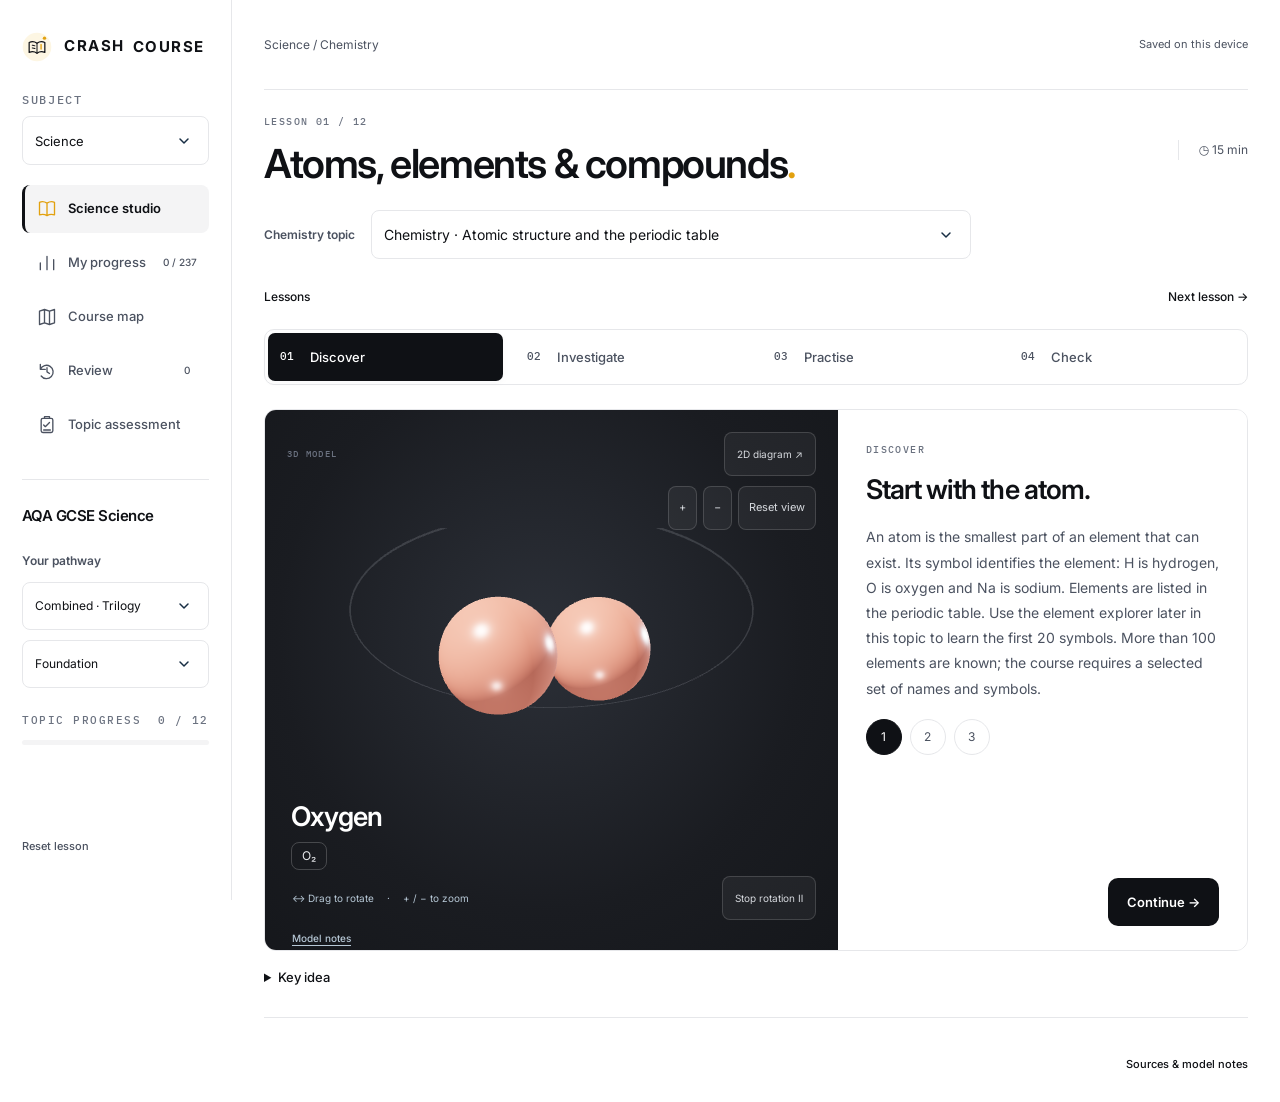
==== commit 082fe4aa: "Restyle Crash Course, Stand-in, Radar and Item in house style with their own accents Co-Authored-By:" ====
--- a/prototypes/crashcourse/index.html
+++ b/prototypes/crashcourse/index.html
@@ -1,4 +1,4 @@
-<!doctype html><html lang="en"><head><meta charset="utf-8"><meta name="viewport" content="width=device-width,initial-scale=1"><meta name="theme-color" content="#f8f6f2"><title>Crash Course</title><link rel="stylesheet" href="style.css?v=20261023-mastery01"><link rel="stylesheet" href="family.css?v=20261023-mastery01"><link rel="stylesheet" href="maths/maths.css?v=20261023-mastery01"></head><body>
+<!doctype html><html lang="en"><head><meta charset="utf-8"><meta name="viewport" content="width=device-width,initial-scale=1"><meta name="theme-color" content="#f8f6f2"><title>Crash Course</title><link rel="stylesheet" href="style.css?v=20261023-mastery01"><link rel="stylesheet" href="family.css?v=20261023-mastery01"><link rel="stylesheet" href="maths/maths.css?v=20261023-mastery01"><link rel="stylesheet" href="tessera-house.css"></head><body>
 <aside class="sidebar"><a class="brand" href="./" aria-label="Crash Course home"><svg class="brand-mark" width="44" height="44" viewBox="0 0 44 44" fill="none" aria-hidden="true"><circle cx="22" cy="22" r="21" fill="#F5E5DC"/><path d="M10.5 15.5C14.5 13.5 18.5 14 22 16.5C25.5 14 29.5 13.5 33.5 15.5V30C29.5 28 25.5 28.5 22 31C18.5 28.5 14.5 28 10.5 30V15.5Z" stroke="#182E44" stroke-width="1.8" stroke-linecap="round" stroke-linejoin="round"/><path d="M22 16.5V31M15 19.5C16.5 19.3 17.5 19.6 19 20.3M15 23.5C16.5 23.3 17.5 23.6 19 24.3" stroke="#182E44" stroke-width="1.5" stroke-linecap="round"/><path d="M28 18.5V25" stroke="#CA715F" stroke-width="2" stroke-linecap="round"/><circle cx="33" cy="9" r="2.5" fill="#ED8B78"/></svg><span class="brand-wordmark"><span>Crash</span><span>Course</span></span></a><label class="subject-label" for="subject">Subject</label><select id="subject" class="subject-select"><option value="science">Science</option><option value="maths">Maths</option><option value="english-language">English Language</option><option value="english-literature">English Literature</option><option value="history">History</option><option value="geography">Geography</option></select><button class="nav active" id="lessonNav"><svg class="nav-icon" viewBox="0 0 24 24" fill="none" stroke="currentColor" stroke-width="1.6" stroke-linecap="round" stroke-linejoin="round" aria-hidden="true"><path d="M12 5C9 3 5 3 3 4v15c3-1 6-1 9 1 3-2 6-2 9-1V4c-2-1-6-1-9 1zM12 5v15"/></svg><span id="studioLabel">Science studio</span><span class="nav-count">01</span></button><button class="nav" id="progressButton"><svg class="nav-icon" viewBox="0 0 24 24" fill="none" stroke="currentColor" stroke-width="1.6" stroke-linecap="round" aria-hidden="true"><path d="M4 20V12M12 20V4M20 20V8"/></svg><span>My progress</span><small id="progressBadge">0 / 0</small></button><button class="nav" id="mapButton"><svg class="nav-icon" viewBox="0 0 24 24" fill="none" stroke="currentColor" stroke-width="1.6" stroke-linecap="round" stroke-linejoin="round" aria-hidden="true"><path d="M3 5l6-2 6 2 6-2v16l-6 2-6-2-6 2V5zM9 3v16M15 5v16"/></svg><span>Course map</span></button><button class="nav" id="reviewButton"><svg class="nav-icon" viewBox="0 0 24 24" fill="none" stroke="currentColor" stroke-width="1.6" stroke-linecap="round" stroke-linejoin="round" aria-hidden="true"><path d="M4 10a8 8 0 1 1 1 8M4 4v6h6M12 8v5l3 2"/></svg><span>Review</span><span id="reviewCount" class="nav-count">0</span></button><button class="nav" id="assessmentButton"><svg class="nav-icon" viewBox="0 0 24 24" fill="none" stroke="currentColor" stroke-width="1.6" stroke-linecap="round" stroke-linejoin="round" aria-hidden="true"><rect x="5" y="4" width="14" height="17" rx="2"/><path d="M9 4V2h6v2M8 12l2 2 5-5M8 18h8"/></svg><span>Topic assessment</span></button><div class="side-course"><h3 id="courseName">AQA GCSE Science</h3><label for="route">Your pathway</label><select id="route"><option value="combined">Combined · Trilogy</option><option value="separate">Separate sciences</option></select><select id="tier" aria-label="Tier"><option>Foundation</option><option>Higher</option></select><div class="progress-label"><span id="progressLabel">Topic progress</span><span id="sideProgress">0 / 4</span></div><div class="progress-track"><i id="progressFill"></i></div></div><div class="side-bottom"><button class="text-button" id="reset">Reset lesson</button></div></aside>
 <main><header><div class="breadcrumb">Science <span>/</span> Chemistry <span>/</span> Atomic structure</div><span class="save-status" id="saveStatus">Saved on this device</span></header><div id="plannedSubject" hidden></div><div id="scienceContent"><section class="intro"><div><div class="eyebrow"><span id="studioName" hidden>ATOMIC STRUCTURE STUDIO</span> <span class="intro-number" id="lessonNumber">LESSON 01</span></div><h1></h1><p hidden></p></div><div class="lesson-meta" id="lessonMeta"><span>CHEMISTRY · FIRST PRINCIPLES</span><p>Atoms, elements<br>& compounds</p><div>◷ 15–20 min <span>•</span> Both tiers</div></div></section>
 <div class="topic-toolbar"><label for="topic">Chemistry topic</label><select id="topic" class="lab-select"></select></div><div class="lesson-toolbar"><button class="text-button" id="lessonsButton">Lessons</button><span id="lessonStatus">Ready to explore</span><button class="text-button" id="nextLessonButton">Next lesson →</button></div><nav class="steps" aria-label="Lesson stages"><button data-stage="0" class="selected"><b>01</b> Discover <span hidden></span></button><button data-stage="1"><b>02</b> Investigate <span hidden></span></button><button data-stage="2"><b>03</b> Practise <span hidden></span></button><button data-stage="3"><b>04</b> Check <span hidden></span></button></nav>
--- a/prototypes/crashcourse/tessera-house.css
+++ b/prototypes/crashcourse/tessera-house.css
@@ -0,0 +1,42 @@
+/* Tessera house style overlay for the Crash Course showcase copy */
+@import url("https://fonts.googleapis.com/css2?family=Inter:wght@400;500;600;700&family=IBM+Plex+Mono:wght@400;500&display=swap");
+:root{--navy:#0F1115;--coral:#E2A10F;--cream:#fff;--muted:#6B7280;--line:#E6E7EA;--white:#fff;--outer:#F4F4F5;--warm:#9A6B00;--subtle:#4B5260;--serif:'Inter',system-ui,sans-serif;--sans:'Inter',system-ui,sans-serif;--ink:#0F1115;--paper:#fff;--green:#0F1115;--acc:#E2A10F;--accd:#9A6B00;--accl:#FDF6E3;--m:'IBM Plex Mono',ui-monospace,monospace}
+html,body,.sidebar{background:#fff!important}
+body,button,select,input{font-family:'Inter',system-ui,sans-serif!important}
+h1,h2,h3,.brand-wordmark,.activity h2,.scene-title h2,.lesson-meta p,dialog h2,.subject-card b,.recall-visual h3,.counter{font-family:'Inter',system-ui,sans-serif!important;font-weight:600!important;letter-spacing:-.035em!important}
+.intro h1,h1{font-size:clamp(30px,3.6vw,40px)!important;line-height:1.1!important}
+.intro h1:after{content:".";color:var(--acc)}
+.eyebrow,.live-pill,.intro-number,.lesson-meta>span,.progress-label,.scene-title>span:first-child,.subject-label,.course-label{font-family:var(--m)!important;letter-spacing:.14em!important;text-transform:uppercase;color:#6B7280!important;font-weight:500!important}
+.sidebar{border-right:1px solid #E6E7EA!important}
+.brand-wordmark{flex-direction:row!important;gap:6px!important;font-size:15px!important;font-weight:700!important;letter-spacing:.1em!important;text-transform:uppercase;color:#0F1115!important}
+.brand-wordmark>span{font-weight:700!important;letter-spacing:.1em!important;font-size:15px!important;font-family:'Inter',sans-serif!important}
+.brand-mark{width:30px!important;height:30px!important}.brand-mark circle:first-of-type{fill:#FDF6E3}.brand-mark path{stroke:#0F1115}.brand-mark path:nth-of-type(3){stroke:#E2A10F}.brand-mark circle:last-of-type{fill:#E2A10F}
+.nav{background:none!important;color:#4B5260!important;border-radius:8px!important;border-left:3px solid transparent!important;font-weight:500!important}
+.nav.active{background:#F4F4F5!important;color:#0F1115!important;font-weight:600!important;border-left-color:#0F1115!important}
+.nav .nav-icon{color:inherit}
+.subject-select,.side-course select,.lab-select,select{border-color:#E6E7EA!important;border-radius:8px!important;background-color:#fff!important;color:#0F1115!important}
+.progress-track{background:#F4F4F5!important}.progress-track i{background:var(--acc)!important}
+.steps{background:#fff!important;border:1px solid #E6E7EA!important;border-radius:10px!important;padding:3px!important}
+.steps button{border-radius:7px!important;color:#4B5260!important}
+.steps .selected{background:#0F1115!important;color:#fff!important}.steps .selected b{color:#fff!important}
+.steps b{font-family:var(--m)!important}
+.workspace{border:1px solid #E6E7EA!important;border-radius:12px!important}
+.scene-panel{background:radial-gradient(ellipse at 48% 42%,#2C3038,#1A1C21 62%,#15171B)!important}
+.scene-button,.model-view-controls button{background:#ffffff0d!important;border:1px solid #ffffff26!important;color:#D6D9DE!important;border-radius:8px!important}
+.scene-title #sceneFormula{border-color:#ffffff33!important;color:#E9EBEE!important}
+.primary,#continue{background:#0F1115!important;color:#fff!important;border-radius:10px!important;font-weight:600!important}
+.primary:hover,#continue:hover{background:#2A2E37!important}
+.secondary{border-color:#E6E7EA!important;color:#0F1115!important;border-radius:10px!important;background:#fff!important}
+.reading-dots button{border-color:#E6E7EA!important;color:#4B5260!important}
+.reading-dots .current{background:#0F1115!important;color:#fff!important;border-color:#0F1115!important}
+.choice{border-color:#E6E7EA!important;border-radius:10px!important;color:#0F1115!important}
+.choice.selected,.particle-select .chosen,.subject-card.selected{background:var(--accl)!important;border-color:var(--acc)!important;color:#0F1115!important}
+.callout{background:#F4F4F5!important;border-left-color:var(--acc)!important;color:#4B5260!important}
+#feedback:not(:empty){background:#F1FAF4!important;color:#1E6B3C!important}
+#feedback.error{background:#FFF5F3!important;color:#C2412B!important}
+header{border-bottom-color:#E6E7EA!important}
+.lesson-toolbar .text-button,.prerequisites .text-button{color:#0F1115!important}
+dialog{background:#fff!important;border-color:#E6E7EA!important;border-radius:12px!important}
+.lesson-row,.subject-card{border-color:#E6E7EA!important;color:#0F1115!important;border-radius:10px!important}
+.lesson-row:hover{background:#F4F4F5!important}
+input[type=range]{accent-color:#0F1115!important}
